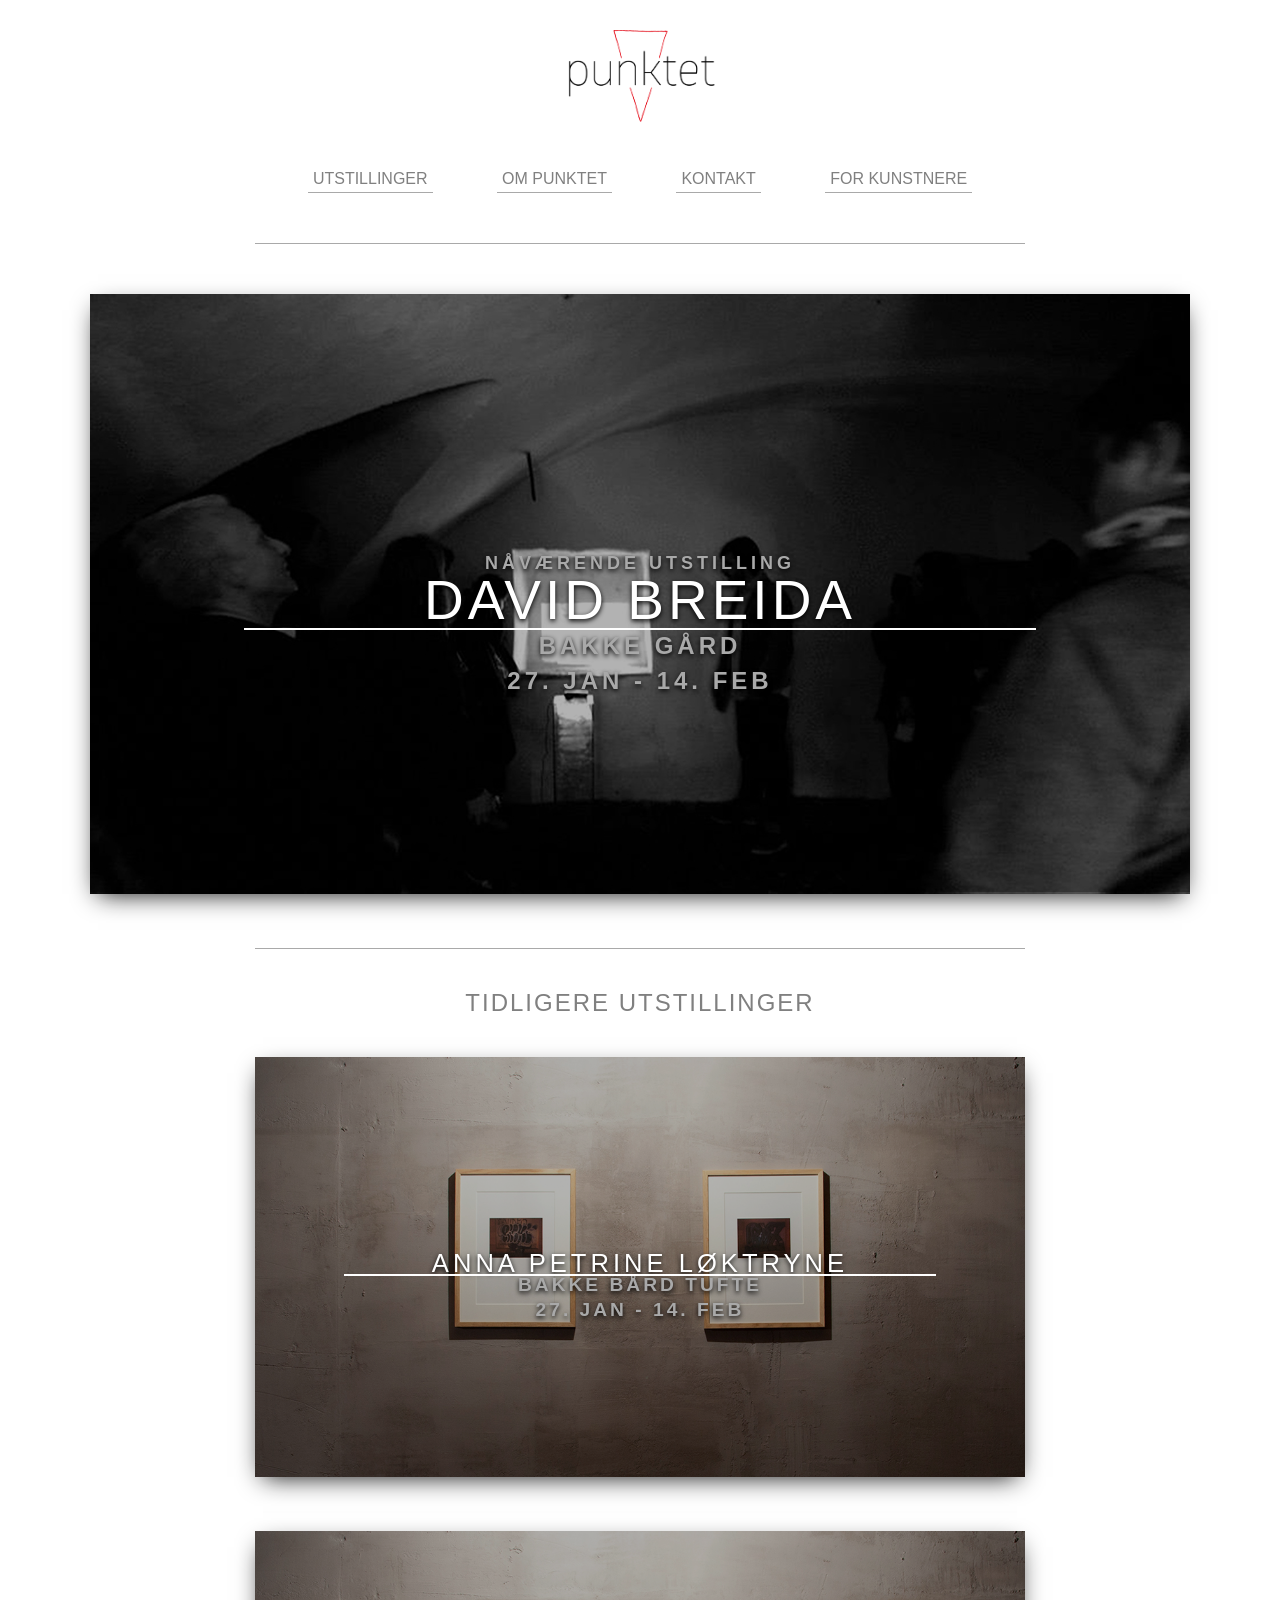
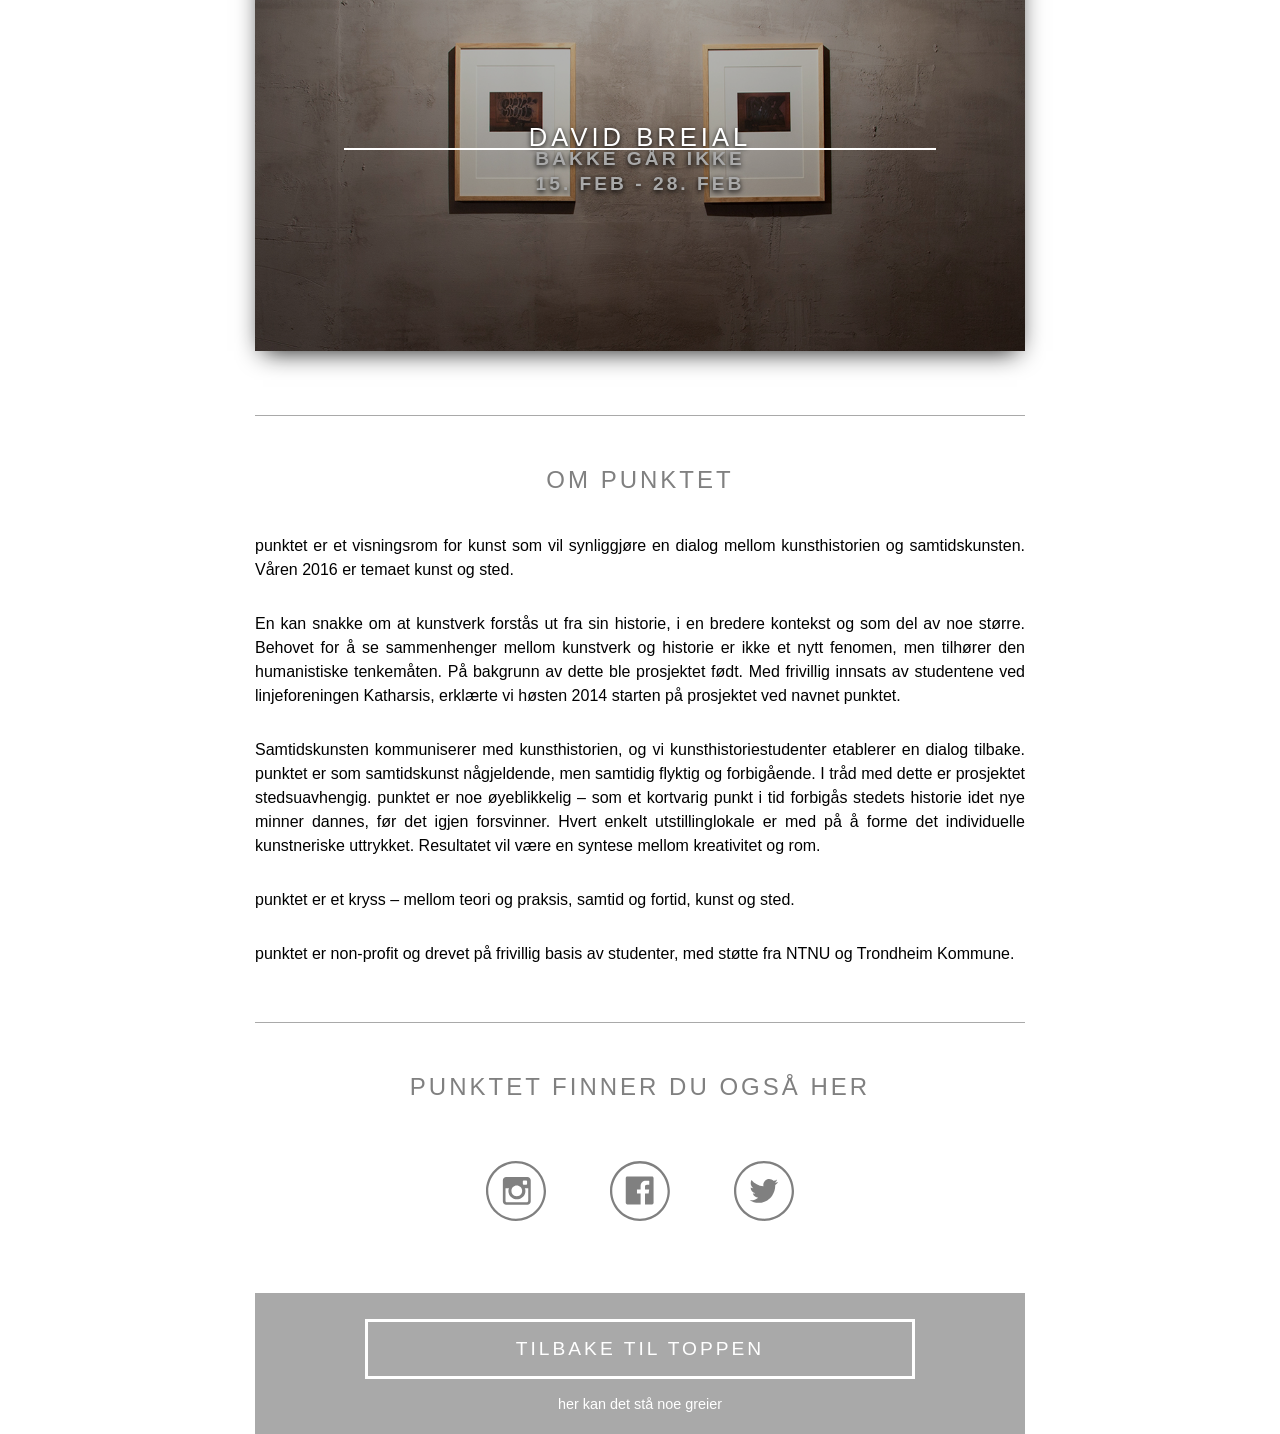
==== index.html @ eb9d7fbc "folder fix" ====
<!DOCTYPE html>
<html>
    <head>
        <meta charset="utf-8">
        <title>punktet visningsrom</title>
        <link rel="stylesheet" href="homepage.css">
    </head>
    <body class="container">
        
        <div class="header_container">
            <div class="logo_container">
                <a href="index.html">
                    <img src="assets/images/punktet%20300ppi.png">
                </a>
            </div>
            
            <nav class="navbar_homepage">
                <ul class="main_nav">
                    <li><a href="exhibitions.html">Utstillinger</a>
                        <ul>
                            <a href="#om_punktet"><li>Oh The Sisters<br>of Mercy</li></a>
                            <a href="#om_punktet"><li>Web Development</li></a>
                        </ul>
                    </li>
                    <li><a href="index.html#om_punktet">Om punktet</a></li>
                    <li><a href="exhibitions.html">Kontakt</a>
                        <ul id="dropdown_contact">
                            <a href="#om_punktet"><li>something</li></a>
                            <a href="#om_punktet"><li>Something else</li></a>
                            <a href="#om_punktet"><li>Illustrations</li></a>
                        </ul>
                    </li>
                    <li><a href="exhibitions.html">For kunstnere</a></li>
                </ul>
            </nav>
        </div>
        
        <div class=line></div>
        
        
        <a href="/for_artists.html">
            <div class="current_exhibit_homepage">
                <div class="wrapper">
                    <img src="assets/images/001.jpg">
                    <div class=overlay></div>
                    <div class="content">
                        <h2>NÅVÆRENDE UTSTILLING</h2>
                        <h1>DAVID BREIDA</h1>
                        <div class="line3"></div>
                        <h3>Bakke gård</h3>
                        <h3>27. jan - 14. feb</h3>
                    </div>
                </div>
            </div>
        </a>
        
        <div class="previous_exhibit_homepage">
            <h2>Tidligere utstillinger</h2>
            
            <a href="/for_artists.html">
                <div class="wrapper">
                    <img src="assets/images/002.jpg">
                    <div class=overlay></div>
                    <div class="content">
                        <h2>NÅVÆRENDE UTSTILLING</h2>
                        <h1>anna petrine løktryne</h1>
                        <div class="line3"></div>
                        <h3>Bakke Bård TUFTE</h3>
                        <h3>27. jan - 14. feb</h3>
                    </div>
                </div>
            </a>
            
            <a href="/for_artists.html">
            <div class="wrapper">
                <img src="assets/images/002.jpg">
                <div class=overlay></div>
                <div class="content">
                    <h2>NÅVÆRENDE UTSTILLING</h2>
                    <h1>DAVID BREIAL</h1>
                    <div class="line3"></div>
                    <h3>Bakke går ikke</h3>
                    <h3>15. feb - 28. feb</h3>
                </div>
            </div>
            </a>
        </div>
        
        
        <div class="blurb">
            <div class="wrapper">
                <h2><a name="om_punktet">om Punktet</a></h2>
                
                <p>punktet er et visningsrom for kunst som vil synliggjøre en dialog mellom kunsthistorien og samtidskunsten. Våren 2016 er temaet kunst og sted.</p>
                
                
                <p>En kan snakke om at kunstverk forstås ut fra sin historie, i en bredere kontekst og som del av noe større. Behovet for å se sammenhenger mellom kunstverk og historie er ikke et nytt fenomen, men tilhører den humanistiske tenkemåten. På bakgrunn av dette ble prosjektet født. Med frivillig innsats av studentene ved linjeforeningen Katharsis, erklærte vi høsten 2014 starten på prosjektet ved navnet punktet.</p>
                
                <p>Samtidskunsten kommuniserer med kunsthistorien, og vi          kunsthistoriestudenter etablerer en dialog tilbake. punktet er som samtidskunst någjeldende, men samtidig flyktig og forbigående. I tråd med dette er prosjektet stedsuavhengig. punktet er noe øyeblikkelig – som et kortvarig punkt i tid forbigås stedets historie idet nye minner dannes, før det igjen forsvinner. Hvert enkelt utstillinglokale er med på å forme det individuelle kunstneriske uttrykket. Resultatet vil være en syntese mellom kreativitet og rom.</p>
                
                <p>punktet er et kryss – mellom teori og praksis, samtid og fortid, kunst og sted.</p>
                
                <p>punktet er non-profit og drevet på frivillig basis av studenter, med                 støtte fra NTNU og Trondheim Kommune.</p>
            </div>
        </div>
        
        <div class="footer_container">
            <div class="wrapper">
                
                <h2>Punktet finner du også her</h2>
                
                
                <div class="social_media">
                    <svg version="1.1" class="instagram" xmlns="http://www.w3.org/2000/svg" xmlns:xlink="http://www.w3.org/1999/xlink" x="0px" y="0px"
                         width="128px" height="128px" viewBox="0 0 256 256" xml:space="preserve">
                        <g class="instagram1">
                            <path class="instagram2" fill="#2B5C84" d="M176.602,68.373H86.19c-7.775,0-14.262,6.16-14.262,13.936v90.738
                                                                       c0,7.775,6.487,13.936,14.262,13.936h90.412c7.788,0,14.266-6.16,14.266-13.936V82.309C190.55,74.533,184.39,68.373,176.602,68.373
                                                                       z M157.166,86.846c0-1.942,1.607-3.565,3.565-3.565h11.016c1.941,0,3.565,1.624,3.565,3.565v11.023
                                                                       c0,1.942-1.624,3.557-3.565,3.557h-11.016c-1.958,0-3.565-1.615-3.565-3.557V86.846z M131.236,104.991
                                                                       c12.639,0,23.001,10.052,23.001,22.683c0,12.639-10.362,22.69-23.001,22.69c-12.638,0-22.682-10.052-22.682-22.69
                                                                       C108.554,115.361,118.598,104.991,131.236,104.991z M179.519,172.076c0,1.941-1.611,3.565-3.57,3.565H86.843
                                                                       c-1.941,0-3.565-1.624-3.565-3.565v-55.744h14.907c-1.95,2.921-2.595,8.102-2.595,11.341c0,19.77,16.204,35.974,36.3,35.974
                                                                       c20.088,0,36.291-16.204,36.291-35.974c0-3.239-0.334-8.42-2.912-11.341h14.902v55.744H179.519z"/>
                            <path class="instagram2" fill="#2B5C84" d="M127.989,256C57.348,256-0.002,198.642-0.002,128S57.348,0,127.989,0c70.646,0,128.013,57.358,128.013,128
                                                                       S198.635,256,127.989,256z M127.989,9.726C62.855,9.726,9.715,62.866,9.715,128s53.14,118.283,118.274,118.283
                                                                       c65.139,0,118.287-53.149,118.287-118.283S193.128,9.726,127.989,9.726z"/>
                        </g>
                        <a xmlns="http://www.w3.org/2000/svg" id="anchor" xlink:href="http://www.instagram.com/punktet" xmlns:xlink="http://www.instagram.com" target="_blank" >
                            <rect x="0" y="0" width="100%" height="100%" fill-opacity="0"/>
                        </a>
                    </svg>
                    
                    <svg version="1.1" class="facebook" xmlns="http://www.w3.org/2000/svg" xmlns:xlink="http://www.w3.org/1999/xlink" x="0px" y="0px"
                         width="128px" height="128px" viewBox="0 0 256 256" xml:space="preserve">
                        <g id="Facebook_6_">
                            <path class="facebook2" fill="#44629C" d="M127.689,255.933c-70.502,0-127.74-57.242-127.74-127.74S57.187,0.452,127.689,0.452
                                                                      s127.736,57.242,127.736,127.74S198.191,255.933,127.689,255.933z M127.689,10.158C62.687,10.158,9.65,63.19,9.65,128.192
                                                                      s53.037,118.043,118.039,118.043c65.006,0,118.039-53.041,118.039-118.043S192.695,10.158,127.689,10.158z"/>
                            <path class="facebook2" fill="#44629C" d="M186.222,178.644c0,3.559-2.915,6.465-6.474,6.465H149.36v-45.924h15.52l2.264-17.783
                                                                      H149.36v-11.318c0-5.179,1.286-8.729,8.721-8.729h9.389V85.184c-1.621-0.326-7.117-0.651-13.916-0.651
                                                                      c-13.582,0-22.954,8.411-22.954,23.613v13.256h-15.523v17.783H130.6v45.924H73.68c-3.555,0-6.465-2.906-6.465-6.465V72.888
                                                                      c0-3.55,2.911-6.465,6.465-6.465h105.751c3.559,0,6.465,2.915,6.465,6.465v105.755H186.222z"/>
                        </g>
                        <a xmlns="http://www.w3.org/2000/svg" id="anchor" xlink:href="http://www.facebook.com/punktetvisningsrom" xmlns:xlink="http://www.facebook.com " target="_blank" >
                            <rect x="0" y="0" width="100%" height="100%" fill-opacity="0"/>
                        </a>
                    </svg>
                    
                    <svg version="1.1" class="twitter" xmlns="http://www.w3.org/2000/svg" xmlns:xlink="http://www.w3.org/1999/xlink" x="0px" y="0px"
                         width="128px" height="128px" viewBox="0 0 256 256" xml:space="preserve">
                        <g class="twitter1">
                            <path class="twitter2" fill="#2FA8DF" d="M184.054,78.644c-4.854,2.917-10.044,5.183-15.869,6.152
                                                                     c-4.536-4.856-11.015-8.091-18.146-8.091c-13.609,0-24.958,11.327-24.958,25.571c0,1.939,0.318,3.879,0.652,5.818
                                                                     c-20.744-0.97-38.89-11.327-51.21-26.532c-2.26,3.879-3.23,8.092-3.23,12.94c0,8.744,4.536,16.509,11.015,21.366
                                                                     c-4.219,0-7.784-1.296-11.35-3.235v0.318c0,12.296,8.437,22.653,20.096,24.919c-1.942,0.651-4.21,0.978-6.478,0.978
                                                                     c-1.624,0-3.239,0-4.545-0.326c3.248,10.031,12.32,17.479,23.335,17.797c-8.42,6.797-19.117,11.009-30.784,11.009
                                                                     c-1.942,0-3.884,0-5.826-0.325c11.015,7.122,23.971,11.326,38.233,11.326c45.685,0,70.962-38.837,70.962-72.5
                                                                     c0-0.969,0-2.265,0-3.234c4.871-3.561,9.072-8.092,12.32-13.266c-4.537,1.939-9.392,3.561-14.263,3.887
                                                                     C178.229,89.327,182.112,84.47,184.054,78.644z"/>
                            <path class="twitter2" fill="#2FA8DF" d="M127.993,255.676C57.349,255.676,0,198.39,0,127.838S57.349,0,127.993,0C198.634,0,256,57.286,256,127.838
                                                                     S198.634,255.676,127.993,255.676z M127.993,9.713C62.857,9.713,9.717,62.787,9.717,127.838
                                                                     c0,65.052,53.14,118.132,118.276,118.132c65.133,0,118.281-53.08,118.281-118.132C246.274,62.787,193.126,9.713,127.993,9.713z"/>
                        </g>
                        <a xmlns="http://www.w3.org/2000/svg" id="anchor" xlink:href="http://www.twitter.com/punktetkunstrom" xmlns:xlink="http://www.twitter.com" target="_blank" >
                            <rect x="0" y="0" width="100%" height="100%" fill-opacity="0"/>
                        </a>
                    </svg>
                </div>
                
                <div class="line"></div>
                
                <a HREF="#top">
                    <h2>Tilbake til toppen</h2>
                </a>
                <p>her kan det stå noe greier</p>
                
                
                
                

            
            
            </div>
            
        </div>
        
        
    </body>
</html>
---- homepage.css ----
body {
    font-family: Open Sans, sans-serif;
}

.container{
	margin-left: auto;
    margin-right: auto;
    padding-left: 15px;
    padding-right: 15px;
    width: 1100px;
}

@media (min-width: 1150px) {
    .container{
	   width: 1100px;
    }
}

@media (min-width: 768px) and (max-width: 1150px) {
    .container{
        width: calc(100% - 30px);
    }
}

@media (max-width: 768px) {
    .container {
    	width: calc(100% - 10px);
    	padding-left: 5px;
    	padding-right: 5px;
    }
}

p {
    line-height: 1.5em
}




/* Logo i header */

.logo_container {
    margin-top: 30px;
    margin-left: auto;
    margin-right: auto;
    text-align: center;
}

.logo_container >a >img {
    width: 150px;
}




/* Nav bar */

.navbar_homepage {
    width: 100%;
    margin: 40px 0px 30px 0px;
    
}

ul.main_nav {
    margin: 0;
    padding: 0;
    list-style: none;
    text-align: center;
    
}

.navbar_homepage li {
    text-transform: uppercase;
    margin: 0px 30px;
    padding: 4px 0px 4px 0px;
    display: inline-block;
    border-bottom: 1px solid darkgray;
    position: relative;
}

.navbar_homepage li >a {
    padding: 10px 5px 10px 5px;
    text-decoration: none;
    color: gray;
}

.navbar_homepage li >a:hover {
    color: #e61212;
    padding-bottom: 4px;
    border-bottom: 2px solid #e61212;
}

.navbar_homepage li >a:active {
    color: #a70a0a;
    padding-bottom: 4px;
    border-bottom: 2px solid #a70a0a;
}

.navbar_homepage ul li ul {
    position: absolute;
    text-align: center;
    top: 32px;
    left: -65px;
    width: 242px;
    display: none;
    opacity: 0;
    visibility: hidden;
    transition: visibility 0.3s ease-in;
}

ul #dropdown_contact {
    left: -80px;
}

.navbar_homepage ul li ul li { 
    background: #efefef; 
    display: block;
    left: -30px;
    width: 200px;
    padding: 25px 20px 25px 20px;
    border-bottom: 2px solid #e3e3e3;
    color: gray;
}

.navbar_homepage ul li ul >a {
    text-decoration: none;
    color: darkgray;
}

.navbar_homepage ul li ul li:hover { 
    background: white;
    color: #e61212;
    transition: 0.2s ease-in;
}

.navbar_homepage ul li ul li:active { 
    background: white;
    color: #a70a0a;
}

.navbar_homepage ul li:hover ul {
    z-index: 1;
    display: block;
    opacity: 1;
    visibility: visible;
    padding: 0;
    background-color: #efefef;
    box-shadow: 0px 3px 18px -3px rgba(0,0,0,0.3);
}



/* linje */

@media (min-width: 1150px) {
    .line{
        width: 70%;
        margin-left: 15%;
    }
}

@media (min-width: 768px) and (max-width: 1150px) {
    .line {
        width: 80%;
        margin-left: 10%;
    }
}

@media (max-width: 768px) {
    .line {
    	width: 90%;
        margin-left: 5%;
    }
}

@media (max-width: 768px) {
    .footer_container >.wrapper >.line {
        width: 100%;
        margin-left: auto;
        text-align: center;
        overflow: none;
    }
}

.line {
    margin-top: 50px;
    margin-bottom: 50px;
    border-bottom: 1px solid darkgray;
}

.footer_container >.wrapper >.line {
    position: absolute;
    margin-bottom: 0px;
    border-top: 140px solid darkgray;
    margin-top: 0px;
    bottom: -6%;
}

.line3 {
    margin-top: 6px;
    margin-bottom: -15px;
    border-bottom: 2px solid white;
    text-align: center;
    position: absolute;
    left: 10%;
    right:10%;
}




/* Wrapper generell */

.wrapper {
    position: relative;
    height: auto;
}

.wrapper >img {
    width: 100%;
    box-shadow: 0px 8px 24px -8px rgba(0,0,0,0.95);
}




/* Content generell */


.content {
    position: absolute;
    bottom: 25%;
    left:0%;
    right:0%;
    color: white;
    margin: 5%;
    padding-right: 20px;
    padding-left: 20px;
    text-align: center;
    text-shadow: 0px 2px 5px black;
    text-transform: uppercase;
}

.content >h1 {
    font-weight: 300;
    font-size: 55px;
    margin: 0px 0px -10px 0px;
    text-decoration: underlin;
    letter-spacing: 4px;    
}

.content >h2 {
    color: darkgrey;
    font-size: 18px;
    letter-spacing: 4px;
    margin-bottom: -6px;
    margin-top: 0px;
}

.content >h3 {
    color: darkgrey;
    font-size: 24px;
    margin: 10px 0px -3px 0px;
    text-transform: uppercase;
    letter-spacing: 4px;
}

.overlay {
    position: absolute;
    top: 0;
    height: 99%;
    width: 100%;
    background-color: rgba(0,0,0,0.3);
    transition: 0.5s ease-in;
    
}

.wrapper:hover .overlay {
    background-color: rgba(0,0,0,0.6);
    transition: 0.3s ease-in;
    
}


/* Previous exhibit */

@media (min-width: 1150px) {
    .previous_exhibit_homepage{
        width: 70%;
        margin-left: 15%;
    }
}

@media (min-width: 768px) and (max-width: 1150px) {
    .previous_exhibit_homepage {
        font-size: 1.2em;
        width: 80%;
        margin-left: 10%;
    }
}

@media (max-width: 768px) {
    .previous_exhibit_homepage {
        font-size: 1.2em;
    	width: 90%;
        margin-left: 5%;
    }
}

@media (max-width: 768px) {
    .content {
        font-size: 0.8em;
    }
}

.previous_exhibit_homepage {
    margin-top: 50px;
    border-top: 1px solid darkgray;
    
}

.previous_exhibit_homepage >a >.wrapper {
    margin-bottom: 50px;
    
    
}


.previous_exhibit_homepage >a >.wrapper >.content {
    margin-left: 2%;
    margin-right: 2%;
    bottom: 35%;
}

.previous_exhibit_homepage >h2 {
    margin: 40px 0px 40px 0px;
    text-align: center;
    text-transform: uppercase;
    color: gray;
    letter-spacing: 2px;
    font-weight: 400;    
}

.previous_exhibit_homepage  >a >.wrapper >.content {
    margin-bottom: 15px;
}

.previous_exhibit_homepage >a >.wrapper >.content >h1 {
    font-weight: 500;
    font-size: 1.6em;    
}

.previous_exhibit_homepage >a >.wrapper >.content >h2 {
    display: none;
}

.previous_exhibit_homepage >a >.wrapper >.content >h3 {
    font-size: 1.2em;
    margin-top: 6px;
    letter-spacing: 3px    
}




/* Blurb */

@media (min-width: 1150px) {
    .blurb{
        width: 70%;
        margin-left: 15%;
    }
}

@media (min-width: 768px) and (max-width: 1150px) {
    .blurb {
        font-size: 1.2em;
        width: 80%;
        margin-left: 10%;
    }
}

@media (max-width: 768px) {
    .blurb {
        font-size: 1.4em;
    	width: 90%;
        margin-left: 5%;
    }
}


.blurb >.wrapper {
    padding-top: 30px;
    padding-bottom: 40px;
    margin-top: 60px;
    border-top: 1px solid darkgray;
    border-bottom: 1px solid darkgray;
}

.blurb >.wrapper >h2{
    text-transform: uppercase;
    font-weight: 400;
    color: gray;
    letter-spacing: 3px;
    text-align: center;
    margin-bottom: 40px;
}

.blurb >.wrapper >p{
    text-align: justify;
    margin-top: 30px;
}




/* social media buttons */


.social_media {
    margin-top: 20px;
    padding-top: 40px;
    padding-bottom: 40px;
    text-align: center;
}

.twitter {
    width: 60px;
    height: 60px;
    margin-left: 60px;
}

.twitter2 {
    fill: gray;
}

.twitter:hover .twitter2 {
    transition: fill 0.5s;
    fill: #2FA8DF;
    
}

.facebook {
    width: 60px;
    height: 60px;
}
.facebook2 {
    fill: gray;
}

.facebook:hover .facebook2 {
    transition: fill 0.5s;
    fill: #44629C;
    
}

.instagram {
    width: 60px;
    height: 60px;
    margin-right: 60px;
}

.instagram2 {
    fill: gray;
}

.instagram:hover .instagram2 {
    transition: fill 0.5s;
    fill: #2B5C84;
}


/* footer */

@media (max-width: 768px) {
    .footer_container >.wrapper >a h2 {
        font-size: 1.4em;
    }
}

.footer_container >.wrapper {
    height: 340px;
    
}

.footer_container >.wrapper >h2 {
    text-transform: uppercase;
    font-weight: 400;
    color: gray;
    letter-spacing: 3px;
    text-align: center;
    margin-top: 50px;
    margin-bottom: 20px;
}

.footer_container >.wrapper >a {
    bottom: 10%;
    left: 25%;
    right: 25%;
    color: white;
    position: absolute;
    text-align: center;
    text-decoration: none;
    border: 3px solid white;
    color: white;
    font-size: 0.8em;
}

.footer_container >.wrapper >a >h2 {
    text-transform: uppercase;
    letter-spacing: 3px;
    font-weight: 400;
}

.footer_container >.wrapper >a:hover {
    color: black;
    border: 3px solid black;
}

.footer_container >.wrapper >p {
    bottom: -5%;
    left: 15%;
    right: 15%;
    color: white;
    position: absolute;
    text-align: center;
    text-decoration: none;
    color: white;
    font-size: 0.9em;
}
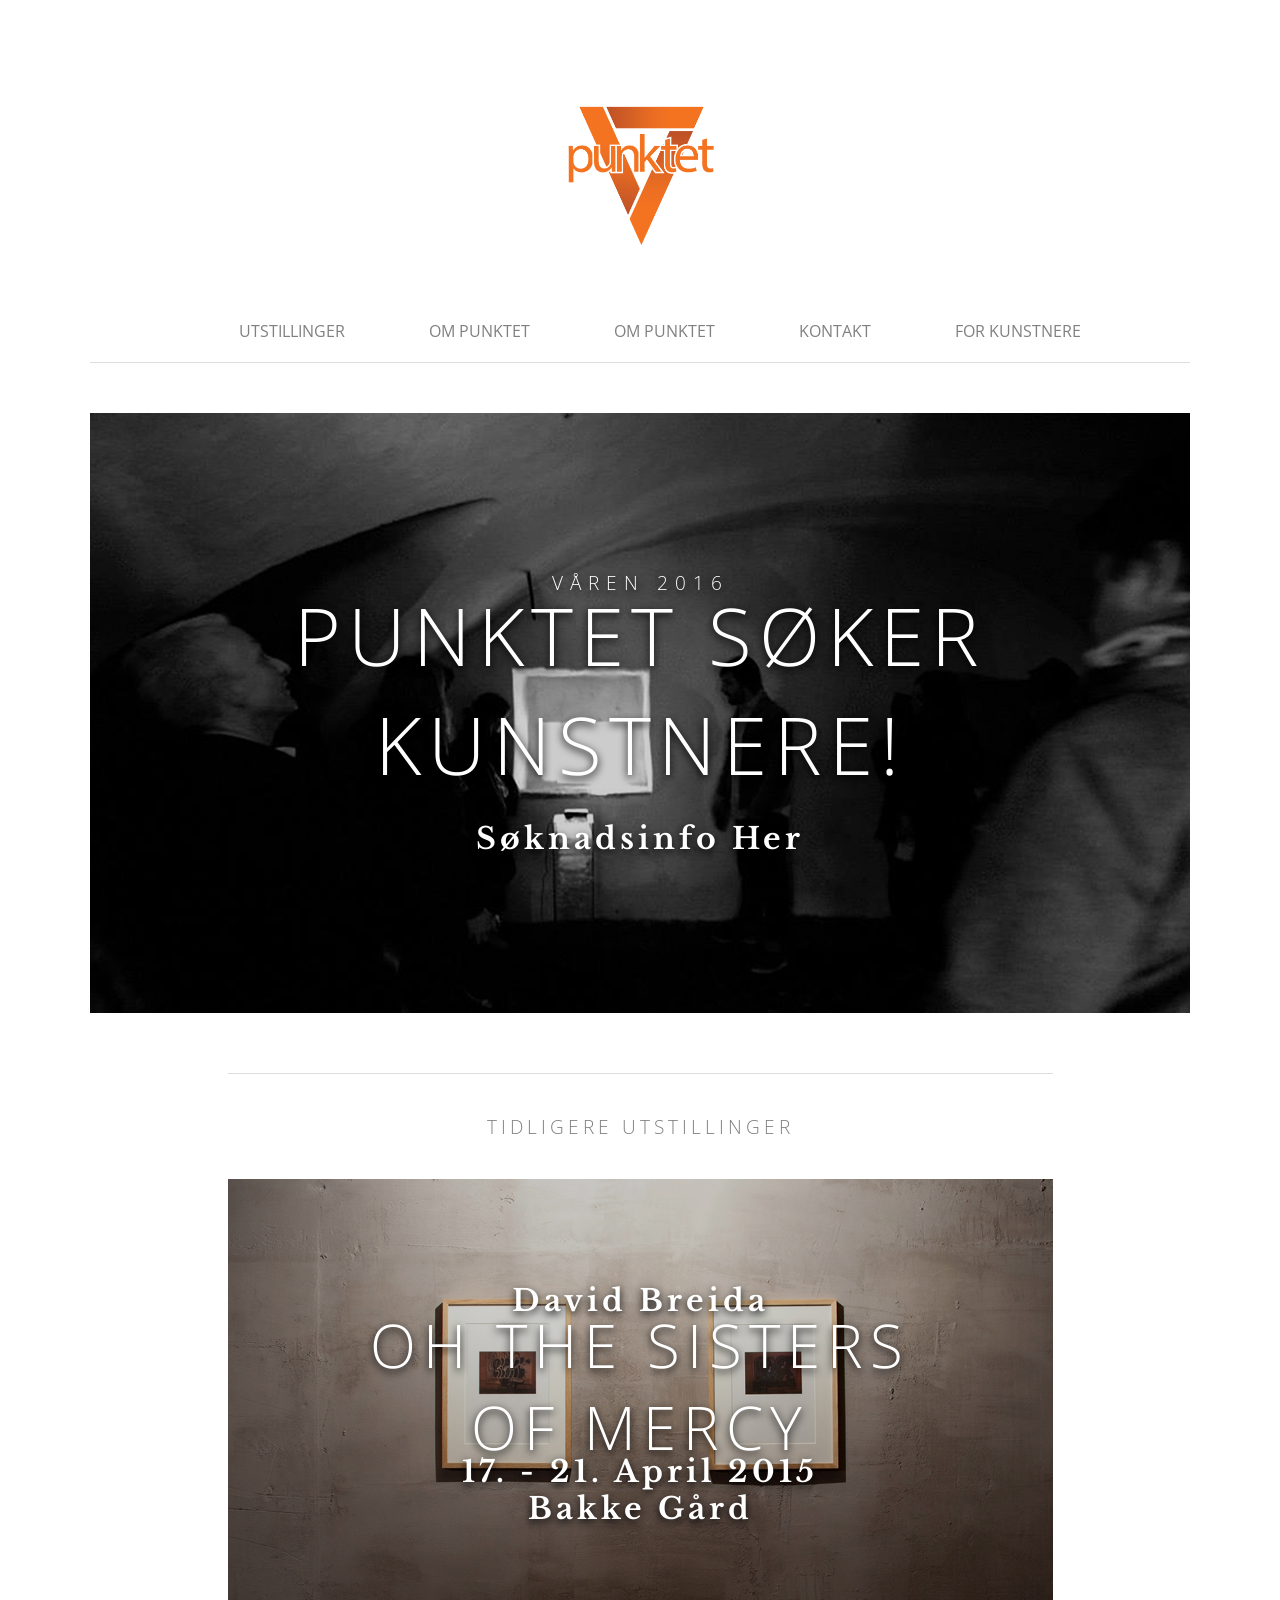
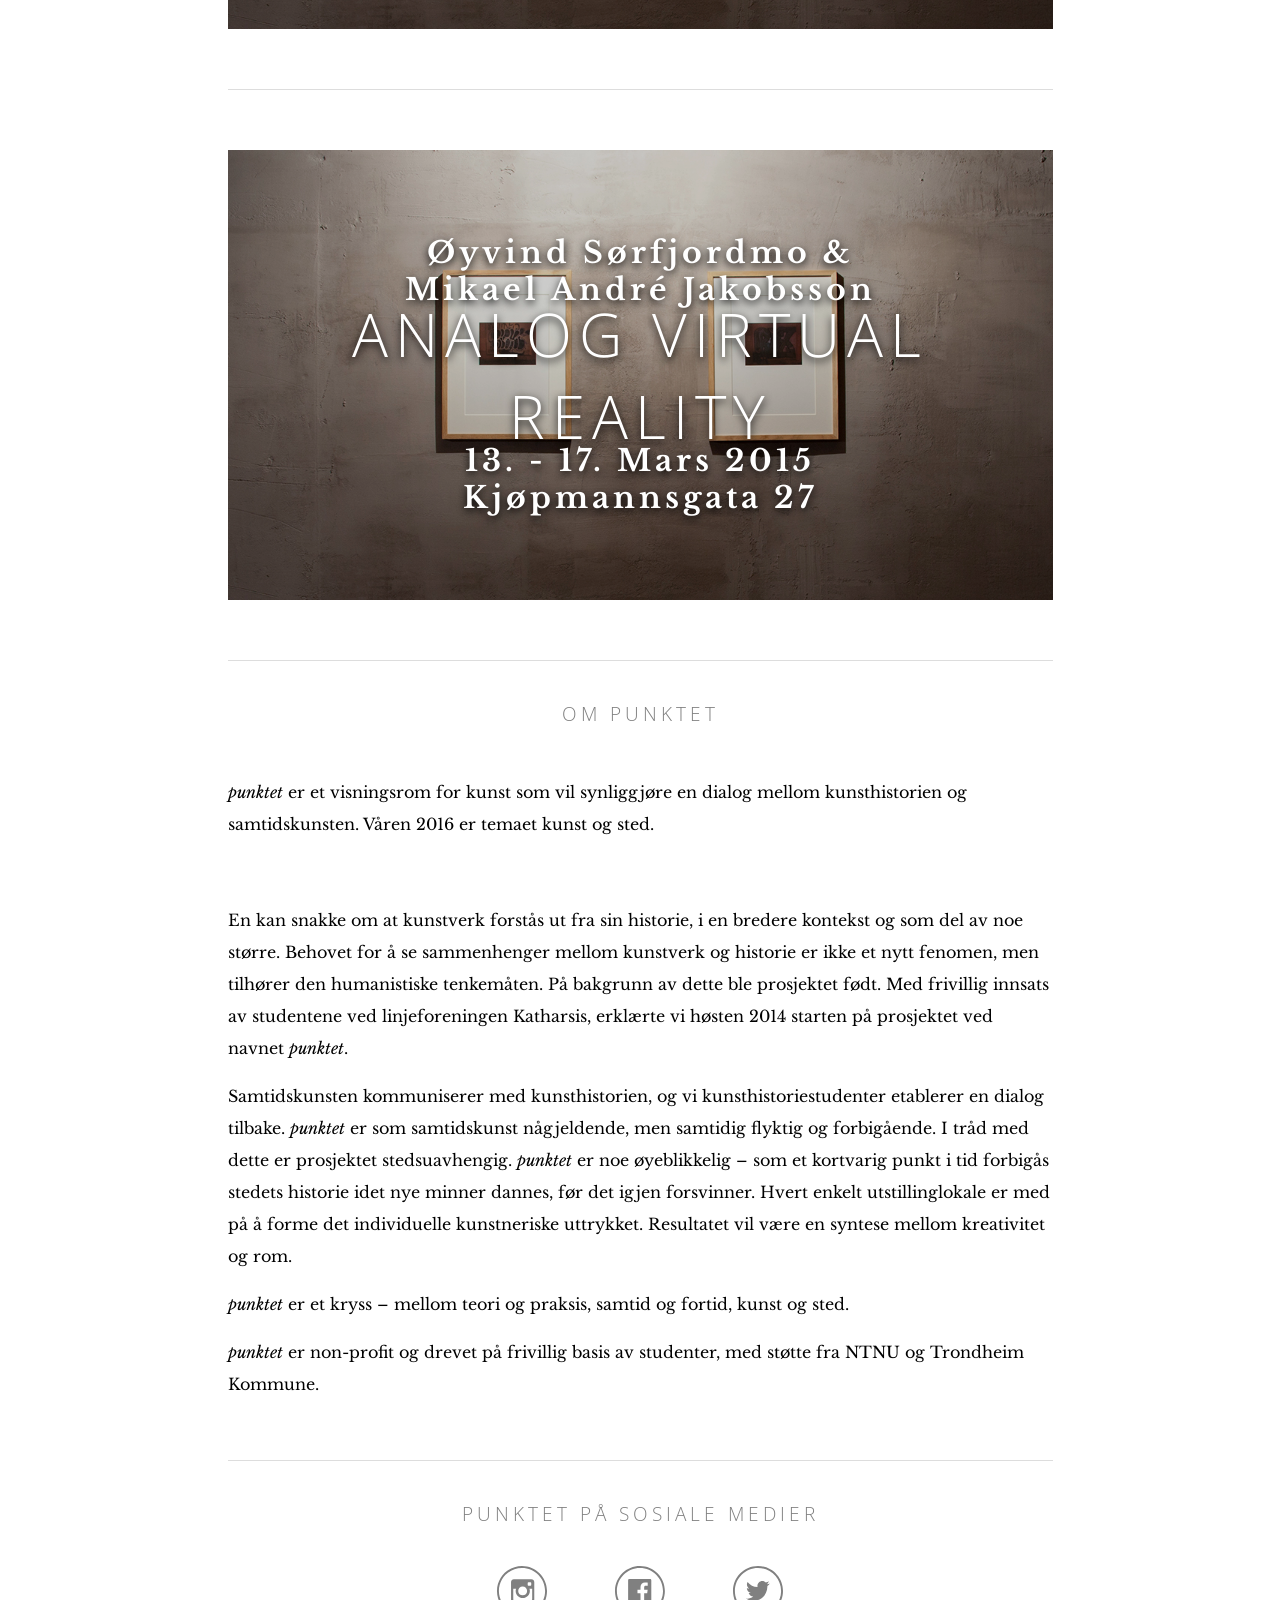
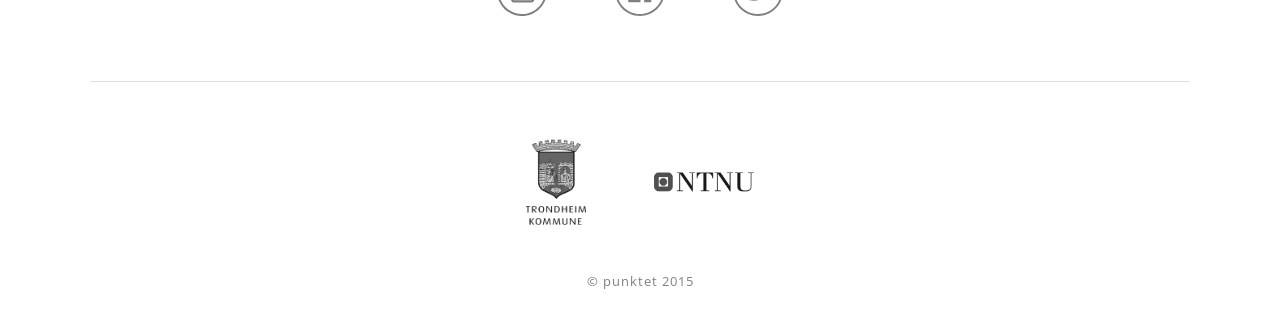
==== commit 2c3bf942: "endra en bøtte med ting" ====
--- a/index.html
+++ b/index.html
@@ -1,190 +1,230 @@
 <!DOCTYPE html>
 <html>
     <head>
+        <link href='https://fonts.googleapis.com/css?family=Open+Sans:400,300,600,700,800|Gentium+Book+Basic:400,700|Libre+Baskerville:400,700' rel='stylesheet' type='text/css'>
         <meta charset="utf-8">
         <title>punktet visningsrom</title>
-        <link rel="stylesheet" href="homepage.css">
+        <link rel="stylesheet" href="header.css">
+        <link rel="stylesheet" href="footer.css">
+        <link rel="stylesheet" href="ny-side.css">
     </head>
-    <body class="container">
+
+    <body>
         
-        <div class="header_container">
-            <div class="logo_container">
-                <a href="index.html">
-                    <img src="assets/images/punktet%20300ppi.png">
-                </a>
-            </div>
-            
-            <nav class="navbar_homepage">
-                <ul class="main_nav">
-                    <li><a href="exhibitions.html">Utstillinger</a>
-                        <ul>
-                            <a href="#om_punktet"><li>Oh The Sisters<br>of Mercy</li></a>
-                            <a href="#om_punktet"><li>Web Development</li></a>
+        <div class="container">
+            <div class="header-wrapper wrapper">
+                <header class="main-header">
+                    <div class="branding">
+                        <a class="logo" href="index.html">
+                            <img class="logo-reg" alt="punktet" src="assets/logo/punktetlogo-1-13.png">
+                        </a>
+                    </div>
+                    <nav class="navigation">
+                        <ul class="nav-tier1">
+                            <li><a href="exhibitions.html">Utstillinger</a>
+                                <ul>
+                                    <a href="oh-the-sisters-of-mercy.html"><li>Oh The Sisters of Mercy</li></a>
+                                    <a href="analog-virtual-reality.html"><li>analog virtual reality</li></a>
+                                </ul>
+                            </li>
+                            <li><a href="index.html#om-punktet">Om punktet</a></li>
+                            <li><a href="index.html#om-punktet">Om punktet</a></li>
+                            <li><a href="exhibitions.html">Kontakt</a>
+                                <ul>
+                                    <a href="#om-punktet"><li>something</li></a>
+                                    <a href="#om-punktet"><li>Something else</li></a>
+                                    <a href="#om-punktet"><li>Illustrations</li></a>
+                                </ul>
+                            </li>
+                            <li><a href="for-artists.html">For kunstnere</a></li>
                         </ul>
-                    </li>
-                    <li><a href="index.html#om_punktet">Om punktet</a></li>
-                    <li><a href="exhibitions.html">Kontakt</a>
-                        <ul id="dropdown_contact">
-                            <a href="#om_punktet"><li>something</li></a>
-                            <a href="#om_punktet"><li>Something else</li></a>
-                            <a href="#om_punktet"><li>Illustrations</li></a>
-                        </ul>
-                    </li>
-                    <li><a href="exhibitions.html">For kunstnere</a></li>
-                </ul>
-            </nav>
+                    </nav>
+
+                </header>
+                
+                <header class="phone-header">
+                
+                    
+                    
+                    
+                </header>
+            </div>
+
+
+            <div class="main-content-wrapper wrapper">
+                    <div class="current-exhibit">
+                        <a class="link-styling" href="/for-artists.html">
+                            <div class="current-img">
+                                <img src="assets/images/001.jpg">
+                                <div class=overlay></div>
+                                <div class="content">
+                                    <h3 class="img-text">Våren 2016</h3>
+                                    <h1 class="img-text">punktet søker kunstnere!</h1>
+                                    <h2 class="img-text"><br></h2>
+                                    <h2 class="img-text">Søknadsinfo her</h2>
+                                </div>
+                            </div>
+                        </a>
+                    </div>
+            </div>
+            
+            
+            <div class="secondary-content-wrapper wrapper">
+                
+                
+                <div class="spacer"></div>
+                
+                <h3>Tidligere utstillinger</h3>
+                
+                <div class="previous-exhibit">
+                        <a  href="oh-the-sisters-of-mercy.html">
+                            <div class="current-img">
+                                <img src="assets/images/002.jpg">
+                                <div class=overlay></div>
+                                <div class="content">
+                                    <h2>David Breida</h2>
+                                    <h1>oh the sisters<br> of mercy</h1>
+                                    <h2>17. - 21. april 2015</h2>
+                                    <h2>Bakke gård</h2>
+                                </div>
+                            </div>
+                        </a>
+                </div>
+                
+                <div class="spacer"></div>
+                
+                <div class="previous-exhibit">
+                        <a  href="analog-virtual-reality.html">
+                            <div class="current-img">
+                                <img src="assets/images/002.jpg">
+                                <div class=overlay></div>
+                                <div class="content">
+                                    <h2>Øyvind Sørfjordmo &</h2>
+                                    <h2>Mikael André Jakobsson</h2>
+                                    <h1>Analog Virtual Reality</h1>
+                                    <h2>13. - 17. mars 2015</h2>
+                                    <h2>Kjøpmannsgata 27</h2>
+                                </div>
+                            </div>
+                        </a>
+                </div>
+                
+                <div class="spacer"></div>
+                
+                <h3><a name="om-punktet">om Punktet</a></h3>
+                
+                
+                <div class="about">
+                    <div class="text-box">
+
+                        <p><em>punktet</em> er et visningsrom for kunst som vil synliggjøre en dialog mellom kunsthistorien og samtidskunsten. Våren 2016 er temaet kunst og sted.</p><br>
+
+
+                        <p>En kan snakke om at kunstverk forstås ut fra sin historie, i en bredere kontekst og som del av noe større. Behovet for å se sammenhenger mellom kunstverk og historie er ikke et nytt fenomen, men tilhører den humanistiske tenkemåten. På bakgrunn av dette ble prosjektet født. Med frivillig innsats av studentene ved linjeforeningen Katharsis, erklærte vi høsten 2014 starten på prosjektet ved navnet <em>punktet</em>.</p>
+
+                        <p>Samtidskunsten kommuniserer med kunsthistorien, og vi kunsthistoriestudenter etablerer en dialog tilbake. <em>punktet</em> er som samtidskunst någjeldende, men samtidig flyktig og forbigående. I tråd med dette er prosjektet stedsuavhengig. <em>punktet</em> er noe øyeblikkelig – som et kortvarig punkt i tid forbigås stedets historie idet nye minner dannes, før det igjen forsvinner. Hvert enkelt utstillinglokale er med på å forme det individuelle kunstneriske uttrykket. Resultatet vil være en syntese mellom kreativitet og rom.</p>
+
+                        <p><em>punktet</em> er et kryss – mellom teori og praksis, samtid og fortid, kunst og sted.</p>
+
+                        <p><em>punktet</em> er non-profit og drevet på frivillig basis av studenter, med støtte fra NTNU og Trondheim Kommune.</p>
+                    </div>
+                </div>
+                
+                <div class="spacer"></div>
+                
+                
+            </div>
+            
+            
+                
+            <div class="footer-wrapper wrapper">
+                
+                <div class="socal-media">
+                
+                <h3>punktet på sosiale medier</h3>
+                    
+                    <div class="social-media-buttons">
+                        <svg version="1.1" class="instagram" xmlns="http://www.w3.org/2000/svg" xmlns:xlink="http://www.w3.org/1999/xlink" x="0px" y="0px"
+                             width="128px" height="128px" viewBox="0 0 256 256" xml:space="preserve">
+                            <g class="instagram1">
+                                <path class="instagram2" fill="#2B5C84" d="M176.602,68.373H86.19c-7.775,0-14.262,6.16-14.262,13.936v90.738
+                                                                           c0,7.775,6.487,13.936,14.262,13.936h90.412c7.788,0,14.266-6.16,14.266-13.936V82.309C190.55,74.533,184.39,68.373,176.602,68.373
+                                                                           z M157.166,86.846c0-1.942,1.607-3.565,3.565-3.565h11.016c1.941,0,3.565,1.624,3.565,3.565v11.023
+                                                                           c0,1.942-1.624,3.557-3.565,3.557h-11.016c-1.958,0-3.565-1.615-3.565-3.557V86.846z M131.236,104.991
+                                                                           c12.639,0,23.001,10.052,23.001,22.683c0,12.639-10.362,22.69-23.001,22.69c-12.638,0-22.682-10.052-22.682-22.69
+                                                                           C108.554,115.361,118.598,104.991,131.236,104.991z M179.519,172.076c0,1.941-1.611,3.565-3.57,3.565H86.843
+                                                                           c-1.941,0-3.565-1.624-3.565-3.565v-55.744h14.907c-1.95,2.921-2.595,8.102-2.595,11.341c0,19.77,16.204,35.974,36.3,35.974
+                                                                           c20.088,0,36.291-16.204,36.291-35.974c0-3.239-0.334-8.42-2.912-11.341h14.902v55.744H179.519z"/>
+                                <path class="instagram2" fill="#2B5C84" d="M127.989,256C57.348,256-0.002,198.642-0.002,128S57.348,0,127.989,0c70.646,0,128.013,57.358,128.013,128
+                                                                           S198.635,256,127.989,256z M127.989,9.726C62.855,9.726,9.715,62.866,9.715,128s53.14,118.283,118.274,118.283
+                                                                           c65.139,0,118.287-53.149,118.287-118.283S193.128,9.726,127.989,9.726z"/>
+                            </g>
+                            <a xmlns="http://www.w3.org/2000/svg" id="anchor" xlink:href="http://www.instagram.com/punktet" xmlns:xlink="http://www.instagram.com" target="_blank" >
+                                <rect x="0" y="0" width="100%" height="100%" fill-opacity="0"/>
+                            </a>
+                        </svg>
+
+                        <svg version="1.1" class="facebook" xmlns="http://www.w3.org/2000/svg" xmlns:xlink="http://www.w3.org/1999/xlink" x="0px" y="0px"
+                             width="128px" height="128px" viewBox="0 0 256 256" xml:space="preserve">
+                            <g id="Facebook_6_">
+                                <path class="facebook2" fill="#44629C" d="M127.689,255.933c-70.502,0-127.74-57.242-127.74-127.74S57.187,0.452,127.689,0.452
+                                                                          s127.736,57.242,127.736,127.74S198.191,255.933,127.689,255.933z M127.689,10.158C62.687,10.158,9.65,63.19,9.65,128.192
+                                                                          s53.037,118.043,118.039,118.043c65.006,0,118.039-53.041,118.039-118.043S192.695,10.158,127.689,10.158z"/>
+                                <path class="facebook2" fill="#44629C" d="M186.222,178.644c0,3.559-2.915,6.465-6.474,6.465H149.36v-45.924h15.52l2.264-17.783
+                                                                          H149.36v-11.318c0-5.179,1.286-8.729,8.721-8.729h9.389V85.184c-1.621-0.326-7.117-0.651-13.916-0.651
+                                                                          c-13.582,0-22.954,8.411-22.954,23.613v13.256h-15.523v17.783H130.6v45.924H73.68c-3.555,0-6.465-2.906-6.465-6.465V72.888
+                                                                          c0-3.55,2.911-6.465,6.465-6.465h105.751c3.559,0,6.465,2.915,6.465,6.465v105.755H186.222z"/>
+                            </g>
+                            <a xmlns="http://www.w3.org/2000/svg" id="anchor" xlink:href="http://www.facebook.com/punktetvisningsrom" xmlns:xlink="http://www.facebook.com " target="_blank" >
+                                <rect x="0" y="0" width="100%" height="100%" fill-opacity="0"/>
+                            </a>
+                        </svg>
+
+                        <svg version="1.1" class="twitter" xmlns="http://www.w3.org/2000/svg" xmlns:xlink="http://www.w3.org/1999/xlink" x="0px" y="0px"
+                             width="128px" height="128px" viewBox="0 0 256 256" xml:space="preserve">
+                            <g class="twitter1">
+                                <path class="twitter2" fill="#2FA8DF" d="M184.054,78.644c-4.854,2.917-10.044,5.183-15.869,6.152
+                                                                         c-4.536-4.856-11.015-8.091-18.146-8.091c-13.609,0-24.958,11.327-24.958,25.571c0,1.939,0.318,3.879,0.652,5.818
+                                                                         c-20.744-0.97-38.89-11.327-51.21-26.532c-2.26,3.879-3.23,8.092-3.23,12.94c0,8.744,4.536,16.509,11.015,21.366
+                                                                         c-4.219,0-7.784-1.296-11.35-3.235v0.318c0,12.296,8.437,22.653,20.096,24.919c-1.942,0.651-4.21,0.978-6.478,0.978
+                                                                         c-1.624,0-3.239,0-4.545-0.326c3.248,10.031,12.32,17.479,23.335,17.797c-8.42,6.797-19.117,11.009-30.784,11.009
+                                                                         c-1.942,0-3.884,0-5.826-0.325c11.015,7.122,23.971,11.326,38.233,11.326c45.685,0,70.962-38.837,70.962-72.5
+                                                                         c0-0.969,0-2.265,0-3.234c4.871-3.561,9.072-8.092,12.32-13.266c-4.537,1.939-9.392,3.561-14.263,3.887
+                                                                         C178.229,89.327,182.112,84.47,184.054,78.644z"/>
+                                <path class="twitter2" fill="#2FA8DF" d="M127.993,255.676C57.349,255.676,0,198.39,0,127.838S57.349,0,127.993,0C198.634,0,256,57.286,256,127.838
+                                                                         S198.634,255.676,127.993,255.676z M127.993,9.713C62.857,9.713,9.717,62.787,9.717,127.838
+                                                                         c0,65.052,53.14,118.132,118.276,118.132c65.133,0,118.281-53.08,118.281-118.132C246.274,62.787,193.126,9.713,127.993,9.713z"/>
+                            </g>
+                            <a xmlns="http://www.w3.org/2000/svg" id="anchor" xlink:href="http://www.twitter.com/punktetkunstrom" xmlns:xlink="http://www.twitter.com" target="_blank" >
+                                <rect x="0" y="0" width="100%" height="100%" fill-opacity="0"/>
+                            </a>
+                        </svg>
+                    </div>
+                
+                </div>
+                
+                
+                <div class="spacer"></div>
+                
+                <div class="footer-info">
+                    <div class="footer-logo">
+                        <a href="http://www.trondheim.kommune.no" target="_blank">
+                            <img id="trondheim" src="assets/trondheim_kommune_bw.png" alt="trondheim kommune">
+                        </a>
+                        <a href="http://www.ntnu.no" target="_blank"><img class="footer-logo-offsite" id="ntnu" src="assets/logo_ntnu_stor_bw.png" alt="ntnu">
+                        </a>
+                    </div>
+                    
+                    <p>© punktet 2015</p>
+                </div>
+                
+                
+                
+            
+            </div>
+                
         </div>
-        
-        <div class=line></div>
-        
-        
-        <a href="/for_artists.html">
-            <div class="current_exhibit_homepage">
-                <div class="wrapper">
-                    <img src="assets/images/001.jpg">
-                    <div class=overlay></div>
-                    <div class="content">
-                        <h2>NÅVÆRENDE UTSTILLING</h2>
-                        <h1>DAVID BREIDA</h1>
-                        <div class="line3"></div>
-                        <h3>Bakke gård</h3>
-                        <h3>27. jan - 14. feb</h3>
-                    </div>
-                </div>
-            </div>
-        </a>
-        
-        <div class="previous_exhibit_homepage">
-            <h2>Tidligere utstillinger</h2>
-            
-            <a href="/for_artists.html">
-                <div class="wrapper">
-                    <img src="assets/images/002.jpg">
-                    <div class=overlay></div>
-                    <div class="content">
-                        <h2>NÅVÆRENDE UTSTILLING</h2>
-                        <h1>anna petrine løktryne</h1>
-                        <div class="line3"></div>
-                        <h3>Bakke Bård TUFTE</h3>
-                        <h3>27. jan - 14. feb</h3>
-                    </div>
-                </div>
-            </a>
-            
-            <a href="/for_artists.html">
-            <div class="wrapper">
-                <img src="assets/images/002.jpg">
-                <div class=overlay></div>
-                <div class="content">
-                    <h2>NÅVÆRENDE UTSTILLING</h2>
-                    <h1>DAVID BREIAL</h1>
-                    <div class="line3"></div>
-                    <h3>Bakke går ikke</h3>
-                    <h3>15. feb - 28. feb</h3>
-                </div>
-            </div>
-            </a>
-        </div>
-        
-        
-        <div class="blurb">
-            <div class="wrapper">
-                <h2><a name="om_punktet">om Punktet</a></h2>
-                
-                <p>punktet er et visningsrom for kunst som vil synliggjøre en dialog mellom kunsthistorien og samtidskunsten. Våren 2016 er temaet kunst og sted.</p>
-                
-                
-                <p>En kan snakke om at kunstverk forstås ut fra sin historie, i en bredere kontekst og som del av noe større. Behovet for å se sammenhenger mellom kunstverk og historie er ikke et nytt fenomen, men tilhører den humanistiske tenkemåten. På bakgrunn av dette ble prosjektet født. Med frivillig innsats av studentene ved linjeforeningen Katharsis, erklærte vi høsten 2014 starten på prosjektet ved navnet punktet.</p>
-                
-                <p>Samtidskunsten kommuniserer med kunsthistorien, og vi          kunsthistoriestudenter etablerer en dialog tilbake. punktet er som samtidskunst någjeldende, men samtidig flyktig og forbigående. I tråd med dette er prosjektet stedsuavhengig. punktet er noe øyeblikkelig – som et kortvarig punkt i tid forbigås stedets historie idet nye minner dannes, før det igjen forsvinner. Hvert enkelt utstillinglokale er med på å forme det individuelle kunstneriske uttrykket. Resultatet vil være en syntese mellom kreativitet og rom.</p>
-                
-                <p>punktet er et kryss – mellom teori og praksis, samtid og fortid, kunst og sted.</p>
-                
-                <p>punktet er non-profit og drevet på frivillig basis av studenter, med                 støtte fra NTNU og Trondheim Kommune.</p>
-            </div>
-        </div>
-        
-        <div class="footer_container">
-            <div class="wrapper">
-                
-                <h2>Punktet finner du også her</h2>
-                
-                
-                <div class="social_media">
-                    <svg version="1.1" class="instagram" xmlns="http://www.w3.org/2000/svg" xmlns:xlink="http://www.w3.org/1999/xlink" x="0px" y="0px"
-                         width="128px" height="128px" viewBox="0 0 256 256" xml:space="preserve">
-                        <g class="instagram1">
-                            <path class="instagram2" fill="#2B5C84" d="M176.602,68.373H86.19c-7.775,0-14.262,6.16-14.262,13.936v90.738
-                                                                       c0,7.775,6.487,13.936,14.262,13.936h90.412c7.788,0,14.266-6.16,14.266-13.936V82.309C190.55,74.533,184.39,68.373,176.602,68.373
-                                                                       z M157.166,86.846c0-1.942,1.607-3.565,3.565-3.565h11.016c1.941,0,3.565,1.624,3.565,3.565v11.023
-                                                                       c0,1.942-1.624,3.557-3.565,3.557h-11.016c-1.958,0-3.565-1.615-3.565-3.557V86.846z M131.236,104.991
-                                                                       c12.639,0,23.001,10.052,23.001,22.683c0,12.639-10.362,22.69-23.001,22.69c-12.638,0-22.682-10.052-22.682-22.69
-                                                                       C108.554,115.361,118.598,104.991,131.236,104.991z M179.519,172.076c0,1.941-1.611,3.565-3.57,3.565H86.843
-                                                                       c-1.941,0-3.565-1.624-3.565-3.565v-55.744h14.907c-1.95,2.921-2.595,8.102-2.595,11.341c0,19.77,16.204,35.974,36.3,35.974
-                                                                       c20.088,0,36.291-16.204,36.291-35.974c0-3.239-0.334-8.42-2.912-11.341h14.902v55.744H179.519z"/>
-                            <path class="instagram2" fill="#2B5C84" d="M127.989,256C57.348,256-0.002,198.642-0.002,128S57.348,0,127.989,0c70.646,0,128.013,57.358,128.013,128
-                                                                       S198.635,256,127.989,256z M127.989,9.726C62.855,9.726,9.715,62.866,9.715,128s53.14,118.283,118.274,118.283
-                                                                       c65.139,0,118.287-53.149,118.287-118.283S193.128,9.726,127.989,9.726z"/>
-                        </g>
-                        <a xmlns="http://www.w3.org/2000/svg" id="anchor" xlink:href="http://www.instagram.com/punktet" xmlns:xlink="http://www.instagram.com" target="_blank" >
-                            <rect x="0" y="0" width="100%" height="100%" fill-opacity="0"/>
-                        </a>
-                    </svg>
-                    
-                    <svg version="1.1" class="facebook" xmlns="http://www.w3.org/2000/svg" xmlns:xlink="http://www.w3.org/1999/xlink" x="0px" y="0px"
-                         width="128px" height="128px" viewBox="0 0 256 256" xml:space="preserve">
-                        <g id="Facebook_6_">
-                            <path class="facebook2" fill="#44629C" d="M127.689,255.933c-70.502,0-127.74-57.242-127.74-127.74S57.187,0.452,127.689,0.452
-                                                                      s127.736,57.242,127.736,127.74S198.191,255.933,127.689,255.933z M127.689,10.158C62.687,10.158,9.65,63.19,9.65,128.192
-                                                                      s53.037,118.043,118.039,118.043c65.006,0,118.039-53.041,118.039-118.043S192.695,10.158,127.689,10.158z"/>
-                            <path class="facebook2" fill="#44629C" d="M186.222,178.644c0,3.559-2.915,6.465-6.474,6.465H149.36v-45.924h15.52l2.264-17.783
-                                                                      H149.36v-11.318c0-5.179,1.286-8.729,8.721-8.729h9.389V85.184c-1.621-0.326-7.117-0.651-13.916-0.651
-                                                                      c-13.582,0-22.954,8.411-22.954,23.613v13.256h-15.523v17.783H130.6v45.924H73.68c-3.555,0-6.465-2.906-6.465-6.465V72.888
-                                                                      c0-3.55,2.911-6.465,6.465-6.465h105.751c3.559,0,6.465,2.915,6.465,6.465v105.755H186.222z"/>
-                        </g>
-                        <a xmlns="http://www.w3.org/2000/svg" id="anchor" xlink:href="http://www.facebook.com/punktetvisningsrom" xmlns:xlink="http://www.facebook.com " target="_blank" >
-                            <rect x="0" y="0" width="100%" height="100%" fill-opacity="0"/>
-                        </a>
-                    </svg>
-                    
-                    <svg version="1.1" class="twitter" xmlns="http://www.w3.org/2000/svg" xmlns:xlink="http://www.w3.org/1999/xlink" x="0px" y="0px"
-                         width="128px" height="128px" viewBox="0 0 256 256" xml:space="preserve">
-                        <g class="twitter1">
-                            <path class="twitter2" fill="#2FA8DF" d="M184.054,78.644c-4.854,2.917-10.044,5.183-15.869,6.152
-                                                                     c-4.536-4.856-11.015-8.091-18.146-8.091c-13.609,0-24.958,11.327-24.958,25.571c0,1.939,0.318,3.879,0.652,5.818
-                                                                     c-20.744-0.97-38.89-11.327-51.21-26.532c-2.26,3.879-3.23,8.092-3.23,12.94c0,8.744,4.536,16.509,11.015,21.366
-                                                                     c-4.219,0-7.784-1.296-11.35-3.235v0.318c0,12.296,8.437,22.653,20.096,24.919c-1.942,0.651-4.21,0.978-6.478,0.978
-                                                                     c-1.624,0-3.239,0-4.545-0.326c3.248,10.031,12.32,17.479,23.335,17.797c-8.42,6.797-19.117,11.009-30.784,11.009
-                                                                     c-1.942,0-3.884,0-5.826-0.325c11.015,7.122,23.971,11.326,38.233,11.326c45.685,0,70.962-38.837,70.962-72.5
-                                                                     c0-0.969,0-2.265,0-3.234c4.871-3.561,9.072-8.092,12.32-13.266c-4.537,1.939-9.392,3.561-14.263,3.887
-                                                                     C178.229,89.327,182.112,84.47,184.054,78.644z"/>
-                            <path class="twitter2" fill="#2FA8DF" d="M127.993,255.676C57.349,255.676,0,198.39,0,127.838S57.349,0,127.993,0C198.634,0,256,57.286,256,127.838
-                                                                     S198.634,255.676,127.993,255.676z M127.993,9.713C62.857,9.713,9.717,62.787,9.717,127.838
-                                                                     c0,65.052,53.14,118.132,118.276,118.132c65.133,0,118.281-53.08,118.281-118.132C246.274,62.787,193.126,9.713,127.993,9.713z"/>
-                        </g>
-                        <a xmlns="http://www.w3.org/2000/svg" id="anchor" xlink:href="http://www.twitter.com/punktetkunstrom" xmlns:xlink="http://www.twitter.com" target="_blank" >
-                            <rect x="0" y="0" width="100%" height="100%" fill-opacity="0"/>
-                        </a>
-                    </svg>
-                </div>
-                
-                <div class="line"></div>
-                
-                <a HREF="#top">
-                    <h2>Tilbake til toppen</h2>
-                </a>
-                <p>her kan det stå noe greier</p>
-                
-                
-                
-                
-
-            
-            
-            </div>
-            
-        </div>
-        
-        
+
+
     </body>
-</html>+</html>
--- a/header.css
+++ b/header.css
@@ -0,0 +1,109 @@
+
+/* ----------------------------------------- */
+/*                  header                   */
+/* ----------------------------------------- */
+
+.main-header {
+    border-bottom: 1px solid #ccc;
+    margin: 0px 0px;
+    padding-bottom: 4px;
+    top: 0;
+    
+}
+
+.branding {
+    padding-top: 50px;
+    margin-bottom: 70px;
+    text-align: center
+}
+
+
+.logo-reg {
+    width: 200px;
+}
+
+
+
+/* ----------------------------------------- */
+/*             header-nav-tiers              */
+/* ----------------------------------------- */
+
+.navigation {
+    text-align: center;
+}
+
+.navigation li {
+    position: relative;
+    text-transform: uppercase;
+    display: inline-block;
+}
+
+.navigation li >a {
+    z-index: 1;
+    margin: 0px 20px;
+    padding: 20px;
+    text-decoration: none;
+    color: grey;
+}
+
+.navigation li >a:hover {
+    z-index: 2;
+    
+    color: #ff7303;
+}
+
+
+.navigation ul li ul li:hover { 
+    background: white;
+    color: #ff7303;
+}
+
+
+.navigation ul li ul {
+    text-align: left;
+    position: absolute;
+    top: 43px;
+    left: 20px;
+    width: 300px;
+    display: none;
+}
+
+
+.navigation ul li ul li { 
+    background: #fff; 
+    display: block;
+    padding: 25px 20px 25px 20px;
+    color: gray;
+    border-left: 1px solid #ddd;
+    border-right: 1px solid #ddd;
+    border-bottom: 1px solid #aaa;
+}
+
+.navigation ul li ul >a {
+    text-decoration: none;
+    color: darkgray;
+}
+
+.navigation ul li ul li:hover { 
+    color: #ff7303;
+    transition: all 0.1s ease-in;
+}
+
+.navigation li:hover a {
+    border-bottom: 1px solid #aaa;
+    border-top: 1px solid #ddd;
+    boxshadow: 0px 10px 14px -10px rgba(0,0,0,0.3);   
+}
+
+.navigation ul li:hover ul {
+    z-index: 100;
+    display: block;
+    padding: 0;
+    boxshadow: 0px 10px 14px -10px rgba(0,0,0,0.3);
+}
+
+
+/* ----------------------------------------- */
+/*             header-nav-mobile             */
+/* ----------------------------------------- */
+
--- a/footer.css
+++ b/footer.css
@@ -0,0 +1,105 @@
+
+/* social media buttons */
+
+
+.social-media-buttons {
+    margin-top: 40px;
+    text-align: center;
+}
+
+.twitter {
+    width: 50px;
+    height: 50px;
+    margin-left: 60px;
+}
+
+.twitter2 {
+    transition: fill 0.3s;
+    fill: gray;
+}
+
+.twitter:hover .twitter2 {
+    transition: fill 0.5s;
+    fill: #2FA8DF;
+    
+}
+
+.facebook {
+    width: 50px;
+    height: 50px;
+}
+.facebook2 {
+    transition: fill 0.3s;
+    fill: gray;
+}
+
+.facebook:hover .facebook2 {
+    transition: fill 0.3s;
+    fill: #44629C;
+    
+}
+
+.instagram {
+    width: 50px;
+    height: 50px;
+    margin-right: 60px;
+}
+
+.instagram2 {
+    transition: fill 0.3s;
+    fill: gray;
+}
+
+.instagram:hover .instagram2 {
+    transition: fill 0.5s;
+    fill: #2B5C84;
+}
+
+
+
+
+/* ----------------------------------------- */
+/*             footer--wrapper               */
+/* ----------------------------------------- */
+
+
+
+.footer-wrapper p{
+    font-size: 0.8em;
+    margin-top: 50px;
+    letter-spacing: 1px;
+    
+}
+
+
+.footer-logo {
+    position: relative;
+    text-align: center;
+    margin-top: 60px;
+    height: 40px;
+    
+    
+}
+
+.footer-logo:hover  {
+    
+    
+    
+}
+
+#trondheim {
+    display: inline-block;
+    padding: 30px;
+    width: 60px;
+    transform: translateY(-50%);
+}
+
+#ntnu {
+    display: inline-block;
+    padding: 30px;
+    left: 30%;
+    width: 100px;
+    transform: translateY(-50%);
+    
+}
+
--- a/ny-side.css
+++ b/ny-side.css
@@ -0,0 +1,481 @@
+body {
+    margin: 0;
+    padding: 0;
+    top: 0;
+    left: 0;
+    font-family: Open Sans, Gentium Book Basic, Libre Baskerville, sans-serif;
+    font-size: 16px;
+    
+}
+
+
+
+/* ----------------------------------------- */
+/*         container responsitivity          */
+/* ----------------------------------------- */
+
+@media all and (min-width: 1150px) {
+    .container{
+        margin-left: auto;
+        margin-right: auto;
+        padding-left: 15px;
+        padding-right: 15px;
+	    width: 1100px;
+    }
+}
+
+@media all and (min-width: 769px) and (max-width: 1149px) {
+    .container{
+        margin-left: auto;
+        margin-right: auto;
+        width: calc(100% - 30px);
+    }
+}
+
+@media all and (max-width: 768px) and (min-width: 200px) {
+    .container {
+        width: 100%;
+    }
+}
+
+
+
+/* ----------------------------------------- */
+/*                  general                  */
+/* ----------------------------------------- */
+
+img {
+    vertical-align: top;
+}
+
+
+
+/* ----------------------------------------- */
+/*                  header                   */
+/* ----------------------------------------- */
+
+.main-header {
+    border-bottom: 1px solid #dddddd;
+    margin: 50px 0px;
+    padding-bottom: 4px;
+}
+
+.branding {
+    margin-bottom: 70px;
+    text-align: center
+}
+
+
+.logo-reg {
+    width: 150px;
+}
+
+
+
+/* ----------------------------------------- */
+/*             header-nav-tiers              */
+/* ----------------------------------------- */
+
+.navigation {
+    text-align: center;
+}
+
+.navigation li {
+    position: relative;
+    text-transform: uppercase;
+    display: inline-block;
+}
+
+.navigation li >a {
+    z-index: 1;
+    margin: 0px 20px;
+    padding: 20px;
+    text-decoration: none;
+    color: gray;
+}
+
+.navigation li >a:hover {
+    z-index: 2;
+    
+    color: #e61212;
+}
+
+
+.navigation ul li ul li:hover { 
+    background: white;
+    color: #e61212;
+}
+
+
+.navigation ul li ul {
+    text-align: left;
+    position: absolute;
+    top: 43px;
+    left: 20px;
+    width: 300px;
+    display: none;
+}
+
+
+.navigation ul li ul li { 
+    background: #fff; 
+    display: block;
+    padding: 25px 20px 25px 20px;
+    color: gray;
+    border-left: 1px solid #ddd;
+    border-right: 1px solid #ddd;
+    border-bottom: 1px solid #aaa;
+}
+
+.navigation ul li ul >a {
+    text-decoration: none;
+    color: darkgray;
+}
+
+.navigation ul li ul li:hover { 
+    color: #e61212;
+    transition: all 0.1s ease-in;
+}
+
+.navigation li:hover a {
+    border-bottom: 1px solid #aaa;
+    border-top: 1px solid #ddd;
+    box-shadow: 0px 10px 14px -10px rgba(0,0,0,0.3);   
+}
+
+.navigation ul li:hover ul {
+    z-index: 100;
+    display: block;
+    padding: 0;
+    box-shadow: 0px 10px 14px -10px rgba(0,0,0,0.3);
+}
+
+
+/* ----------------------------------------- */
+/*             header-nav-mobile             */
+/* ----------------------------------------- */
+
+
+
+/* ----------------------------------------- */
+/*             homepage-pic                  */
+/* ----------------------------------------- */
+
+
+
+.current-img > img {
+    width: 100%;
+    position: relative;
+    
+}
+
+.content {
+    position: absolute;
+    text-align: center;
+    left: 0;
+    right: 0;
+    top: 50%;
+    transform: translateY(-50%);
+    color: #fff;
+    text-shadow: 0px 3px 8px black;
+    font-family: Open Sans;
+    letter-spacing: 7px;
+}
+
+h1 {
+    font-weight: 300;
+    font-size: 80px;
+    margin: -15px;
+    text-transform: uppercase;
+}
+
+
+h3 {
+    margin: 0;
+    font-weight: 300;
+    text-transform: uppercase;
+}
+
+h2 {
+    font-weight: 700;
+    text-transform: capitalize;
+    letter-spacing: 4px;
+    font-size: 30px;
+    margin: 0;
+    font-family: Libre Baskerville;
+}
+
+.overlay {
+    position: absolute;
+    top: 0;
+    width: 100%; 
+    height: 100%;
+    background-color: rgba(0,0,0,0.2);
+    transition: all 0.2s ease;
+}
+
+
+@media all and (min-width: 769px) and (max-width: 1149px) {
+h1 {
+        transform: scale(0.7);
+        margin: -15px;
+        line-height: 60px;
+    }
+}
+
+@media all and (max-width: 768px) and (min-width: 200px) {
+h1 {
+        transform: scale(0.6);
+        line-height: 90px;
+        margin: -25px;
+    }
+}
+
+@media all and (max-width: 1149px) {
+h2 {
+        transform: scale(0.85)
+    }
+}
+
+@media all and (max-width: 1149px) {
+h3 {
+        transform: scale(0.9);
+        font-weight: 600;
+        
+    }
+}
+
+@media all and (max-width: 768px) and (min-width: 200px) and (min-width: 200px){
+    .content {
+        position: relative;
+        text-align: center;
+        bottom: 0;
+        left: 0;
+        right: 0;
+        margin-top: 30px;
+        margin-bottom: -60px;
+        transform: translateY(-0%);
+        color: #000;
+        text-shadow: none;
+        font-family: Open Sans;
+        letter-spacing: 4px;
+        padding-bottom: 40px;
+        
+    }
+}
+
+@media all and (max-width: 768px) and (min-width: 200px) and (min-width: 200px){
+    .content:hover {
+        text-decoration: underline;
+    }
+}
+
+@media all and (max-width: 768px) and (min-width: 200px){
+    .overlay {
+        display: none;
+        
+    }
+}
+
+.current-img:hover > .overlay {
+    background-color: rgba(0,0,0,0.6);
+    transition: all 0.3s ease;
+}
+
+a {
+    text-decoration: none;
+}
+
+.previous-exhibit {
+    position: relative;
+    margin: 20px 0 20px 0;
+}
+
+.previous-exhibit h1 {
+    font-size: 60px;
+}
+
+
+/* ----------------------------------------- */
+/*             content-wrapper               */
+/* ----------------------------------------- */
+
+.main-content-wrapper {
+    position: relative;
+    z-index: 1;
+    border: none;
+}
+
+
+
+.text-box {
+    font-family: Libre Baskerville;
+    letter-spacing: 0px;
+    text-align: left;
+    line-height: 2em;
+    margin-top: 30px;
+}
+
+.secondary-content-wrapper {
+    font-family: Open Sans;
+    letter-spacing: 4px;
+    text-align: center;
+    position: relative;
+    padding: 0;
+    margin-top: 60px;
+    z-index: 1;
+    
+}
+
+.footer-wrapper {
+    font-family: Open Sans;
+    letter-spacing: 4px;
+    text-align: center;
+    position: relative;
+    padding: 0;
+    z-index: 1;
+    color: gray;
+
+}
+
+.secondary-content-wrapper > h3 {
+    color: gray;
+    padding-bottom: 20px;
+}
+
+.spacer {
+    margin-top: 60px;
+    padding: 20px;
+    border-top: 1px solid #ddd;
+}
+
+@media all and (min-width: 1149px) {
+    .secondary-content-wrapper{
+        margin-left: auto;
+        margin-right: auto;
+        width: 75%;
+    }
+}
+
+@media all and (min-width: 769px) and (max-width: 1149px) {
+    .secondary-content-wrapper{
+        margin-left: auto;
+        margin-right: auto;
+        width: 85%;
+    }
+}
+
+
+@media all and (max-width: 768px) and (min-width: 200px) {
+    .secondary-content-wrapper{
+        margin-left: auto;
+        margin-right: auto;
+        width: 90%;
+    }
+}
+
+
+/* social media buttons */
+
+
+.social-media-buttons {
+    margin-top: 40px;
+    text-align: center;
+}
+
+.twitter {
+    width: 50px;
+    height: 50px;
+    margin-left: 60px;
+}
+
+.twitter2 {
+    transition: fill 0.3s;
+    fill: gray;
+}
+
+.twitter:hover .twitter2 {
+    transition: fill 0.5s;
+    fill: #2FA8DF;
+    
+}
+
+.facebook {
+    width: 50px;
+    height: 50px;
+}
+.facebook2 {
+    transition: fill 0.3s;
+    fill: gray;
+}
+
+.facebook:hover .facebook2 {
+    transition: fill 0.3s;
+    fill: #44629C;
+    
+}
+
+.instagram {
+    width: 50px;
+    height: 50px;
+    margin-right: 60px;
+}
+
+.instagram2 {
+    transition: fill 0.3s;
+    fill: gray;
+}
+
+.instagram:hover .instagram2 {
+    transition: fill 0.5s;
+    fill: #2B5C84;
+}
+
+
+
+
+/* ----------------------------------------- */
+/*             footer--wrapper               */
+/* ----------------------------------------- */
+
+
+.footer-wrapper p{
+    font-size: 0.8em;
+    margin-top: 50px;
+    letter-spacing: 1px;
+    
+}
+
+.footer-logo {
+    position: relative;
+    text-align: center;
+    margin-top: 60px;
+    height: 40px;
+    
+    
+}
+
+.footer-logo:hover  {
+    border: 1px solid red;
+    
+    
+    
+}
+
+#trondheim {
+    display: inline-block;
+    padding: 30px;
+    width: 60px;
+    transform: translateY(-50%);
+}
+
+#ntnu {
+    display: inline-block;
+    padding: 30px;
+    left: 30%;
+    width: 100px;
+    transform: translateY(-50%);
+    
+}
+
+
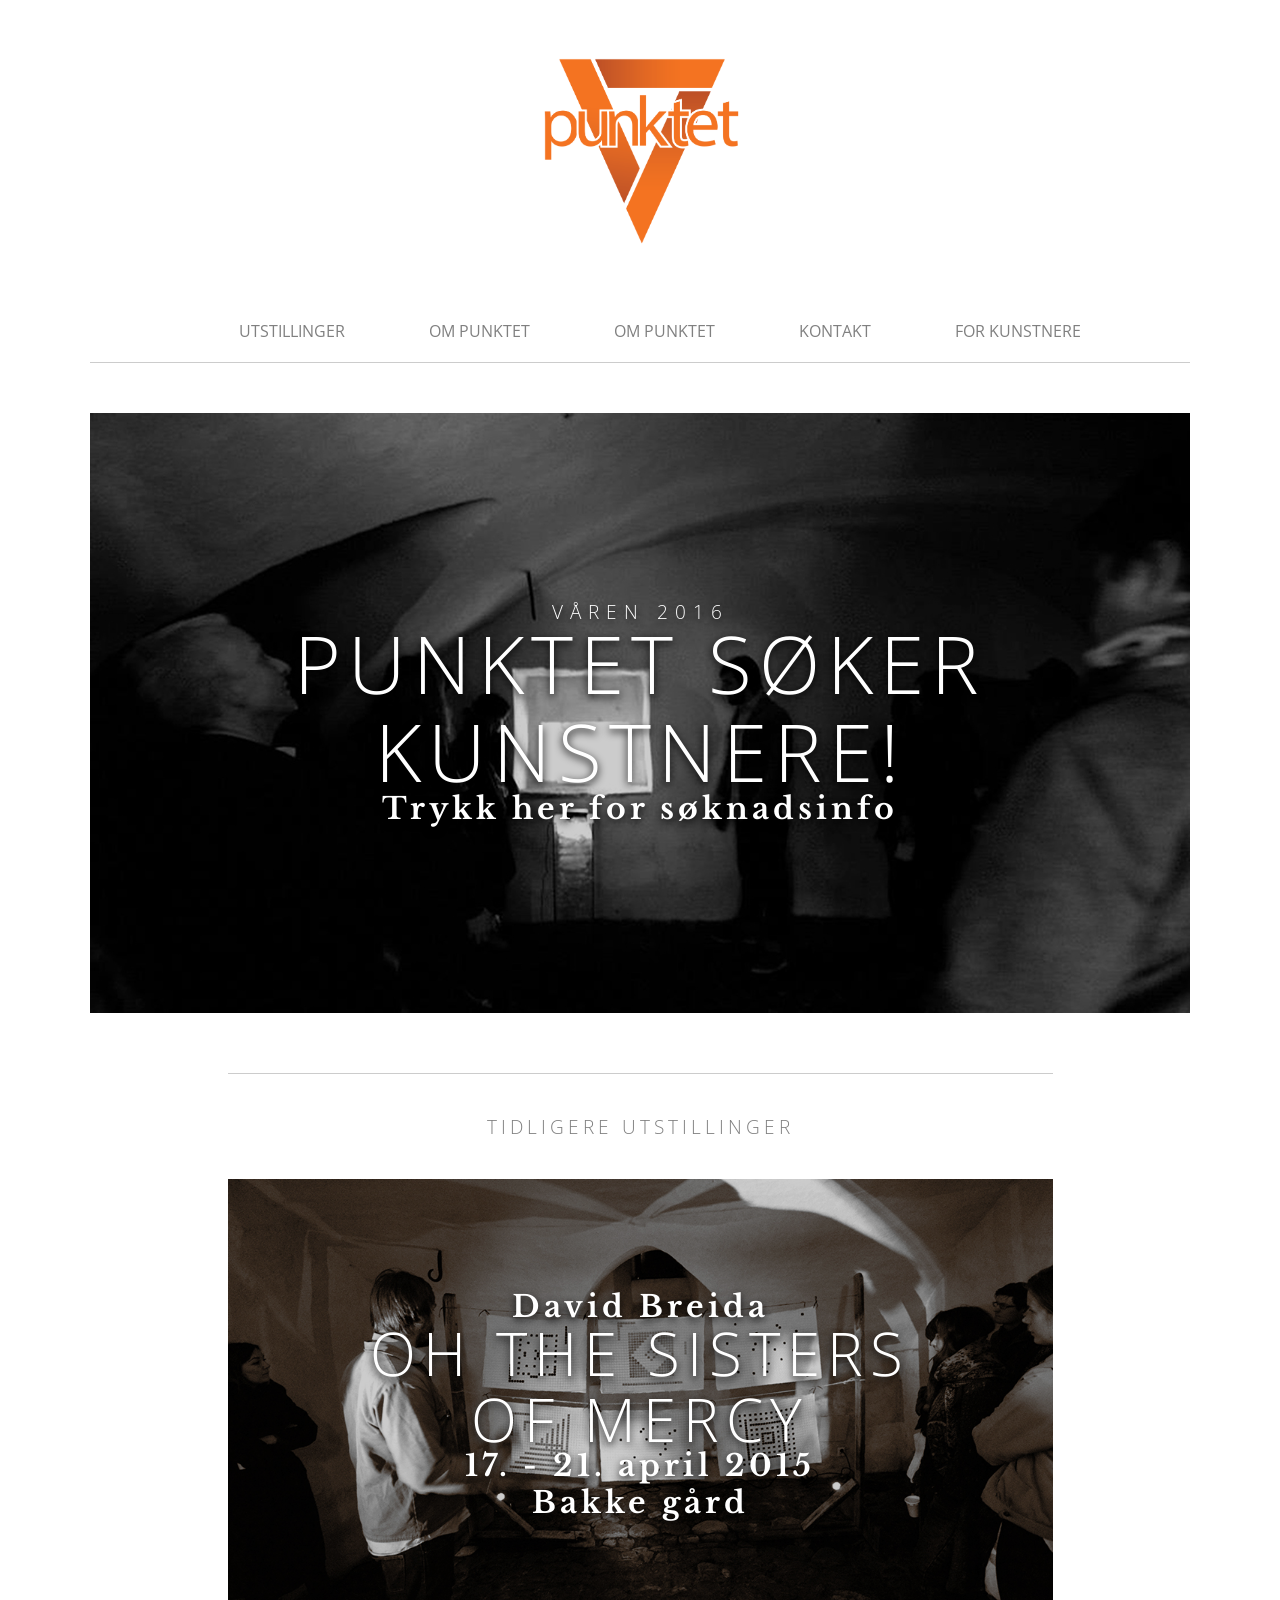
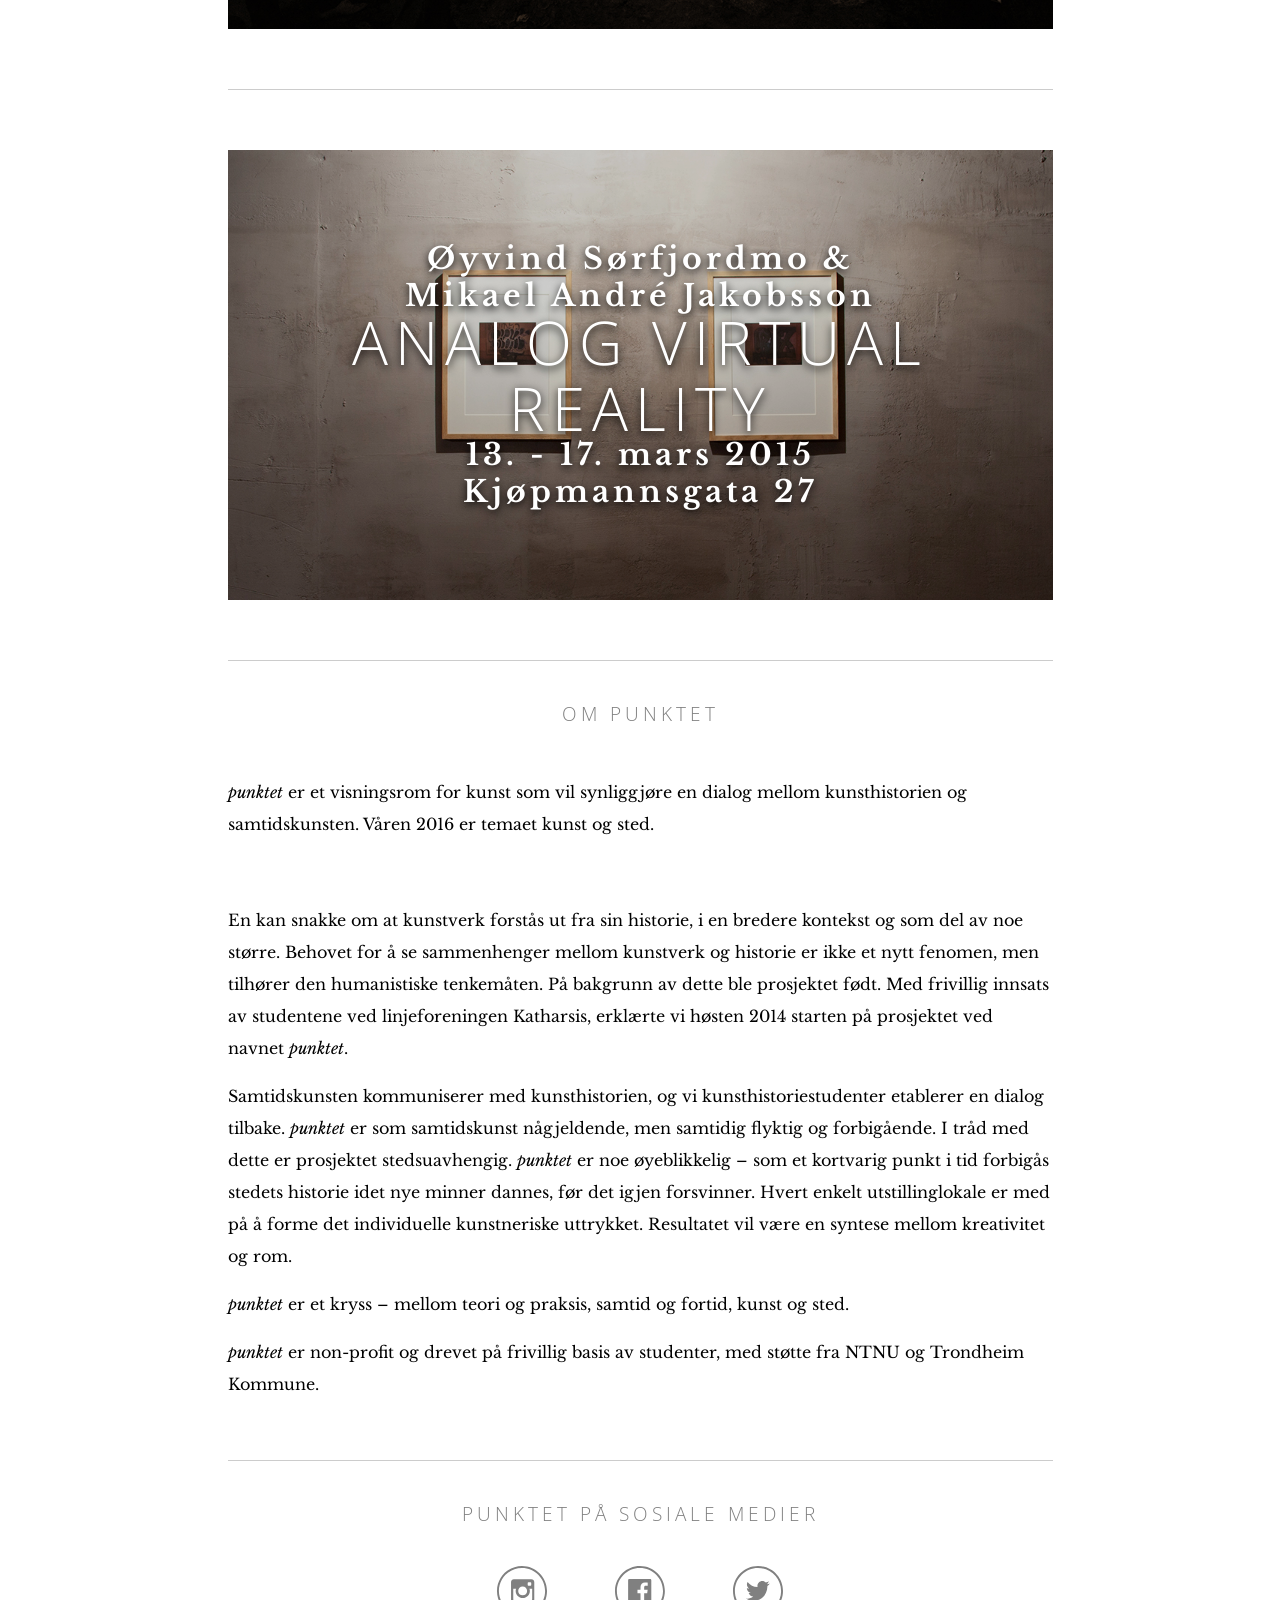
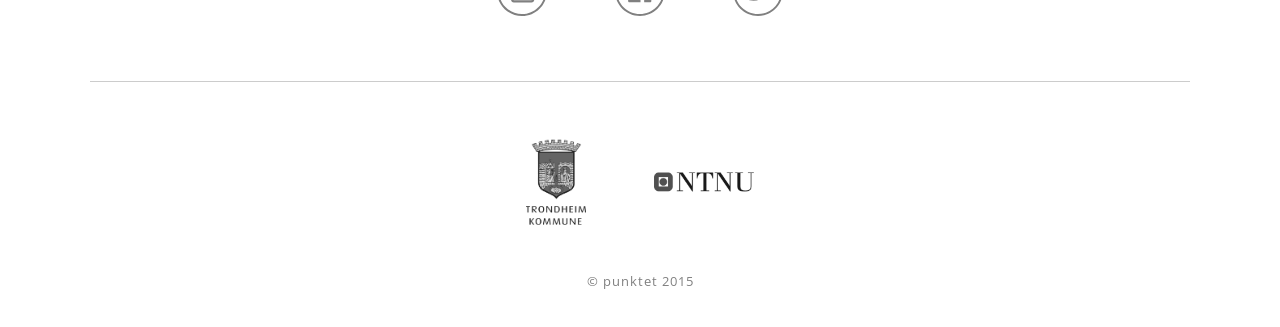
==== commit 7ed6692d: "div snacks" ====
--- a/index.html
+++ b/index.html
@@ -60,8 +60,7 @@
                                 <div class="content">
                                     <h3 class="img-text">Våren 2016</h3>
                                     <h1 class="img-text">punktet søker kunstnere!</h1>
-                                    <h2 class="img-text"><br></h2>
-                                    <h2 class="img-text">Søknadsinfo her</h2>
+                                    <h2 class="img-text">Trykk her for søknadsinfo</h2>
                                 </div>
                             </div>
                         </a>
@@ -79,7 +78,7 @@
                 <div class="previous-exhibit">
                         <a  href="oh-the-sisters-of-mercy.html">
                             <div class="current-img">
-                                <img src="assets/images/002.jpg">
+                                <img src="assets/images/breida-frontpage.jpg">
                                 <div class=overlay></div>
                                 <div class="content">
                                     <h2>David Breida</h2>
--- a/footer.css
+++ b/footer.css
@@ -39,6 +39,7 @@
     
 }
 
+ 
 .instagram {
     width: 50px;
     height: 50px;
--- a/ny-side.css
+++ b/ny-side.css
@@ -48,112 +48,6 @@
     vertical-align: top;
 }
 
-
-
-/* ----------------------------------------- */
-/*                  header                   */
-/* ----------------------------------------- */
-
-.main-header {
-    border-bottom: 1px solid #dddddd;
-    margin: 50px 0px;
-    padding-bottom: 4px;
-}
-
-.branding {
-    margin-bottom: 70px;
-    text-align: center
-}
-
-
-.logo-reg {
-    width: 150px;
-}
-
-
-
-/* ----------------------------------------- */
-/*             header-nav-tiers              */
-/* ----------------------------------------- */
-
-.navigation {
-    text-align: center;
-}
-
-.navigation li {
-    position: relative;
-    text-transform: uppercase;
-    display: inline-block;
-}
-
-.navigation li >a {
-    z-index: 1;
-    margin: 0px 20px;
-    padding: 20px;
-    text-decoration: none;
-    color: gray;
-}
-
-.navigation li >a:hover {
-    z-index: 2;
-    
-    color: #e61212;
-}
-
-
-.navigation ul li ul li:hover { 
-    background: white;
-    color: #e61212;
-}
-
-
-.navigation ul li ul {
-    text-align: left;
-    position: absolute;
-    top: 43px;
-    left: 20px;
-    width: 300px;
-    display: none;
-}
-
-
-.navigation ul li ul li { 
-    background: #fff; 
-    display: block;
-    padding: 25px 20px 25px 20px;
-    color: gray;
-    border-left: 1px solid #ddd;
-    border-right: 1px solid #ddd;
-    border-bottom: 1px solid #aaa;
-}
-
-.navigation ul li ul >a {
-    text-decoration: none;
-    color: darkgray;
-}
-
-.navigation ul li ul li:hover { 
-    color: #e61212;
-    transition: all 0.1s ease-in;
-}
-
-.navigation li:hover a {
-    border-bottom: 1px solid #aaa;
-    border-top: 1px solid #ddd;
-    box-shadow: 0px 10px 14px -10px rgba(0,0,0,0.3);   
-}
-
-.navigation ul li:hover ul {
-    z-index: 100;
-    display: block;
-    padding: 0;
-    box-shadow: 0px 10px 14px -10px rgba(0,0,0,0.3);
-}
-
-
-/* ----------------------------------------- */
-/*             header-nav-mobile             */
-/* ----------------------------------------- */
 
 
 
@@ -185,7 +79,8 @@
 h1 {
     font-weight: 300;
     font-size: 80px;
-    margin: -15px;
+    margin: -5px;
+    line-height: 110%;
     text-transform: uppercase;
 }
 
@@ -198,7 +93,6 @@
 
 h2 {
     font-weight: 700;
-    text-transform: capitalize;
     letter-spacing: 4px;
     font-size: 30px;
     margin: 0;
@@ -304,6 +198,7 @@
     position: relative;
     z-index: 1;
     border: none;
+    margin-top:50px;
 }
 
 
@@ -346,7 +241,7 @@
 .spacer {
     margin-top: 60px;
     padding: 20px;
-    border-top: 1px solid #ddd;
+    border-top: 1px solid #ccc;
 }
 
 @media all and (min-width: 1149px) {
@@ -373,109 +268,3 @@
         width: 90%;
     }
 }
-
-
-/* social media buttons */
-
-
-.social-media-buttons {
-    margin-top: 40px;
-    text-align: center;
-}
-
-.twitter {
-    width: 50px;
-    height: 50px;
-    margin-left: 60px;
-}
-
-.twitter2 {
-    transition: fill 0.3s;
-    fill: gray;
-}
-
-.twitter:hover .twitter2 {
-    transition: fill 0.5s;
-    fill: #2FA8DF;
-    
-}
-
-.facebook {
-    width: 50px;
-    height: 50px;
-}
-.facebook2 {
-    transition: fill 0.3s;
-    fill: gray;
-}
-
-.facebook:hover .facebook2 {
-    transition: fill 0.3s;
-    fill: #44629C;
-    
-}
-
-.instagram {
-    width: 50px;
-    height: 50px;
-    margin-right: 60px;
-}
-
-.instagram2 {
-    transition: fill 0.3s;
-    fill: gray;
-}
-
-.instagram:hover .instagram2 {
-    transition: fill 0.5s;
-    fill: #2B5C84;
-}
-
-
-
-
-/* ----------------------------------------- */
-/*             footer--wrapper               */
-/* ----------------------------------------- */
-
-
-.footer-wrapper p{
-    font-size: 0.8em;
-    margin-top: 50px;
-    letter-spacing: 1px;
-    
-}
-
-.footer-logo {
-    position: relative;
-    text-align: center;
-    margin-top: 60px;
-    height: 40px;
-    
-    
-}
-
-.footer-logo:hover  {
-    border: 1px solid red;
-    
-    
-    
-}
-
-#trondheim {
-    display: inline-block;
-    padding: 30px;
-    width: 60px;
-    transform: translateY(-50%);
-}
-
-#ntnu {
-    display: inline-block;
-    padding: 30px;
-    left: 30%;
-    width: 100px;
-    transform: translateY(-50%);
-    
-}
-
-
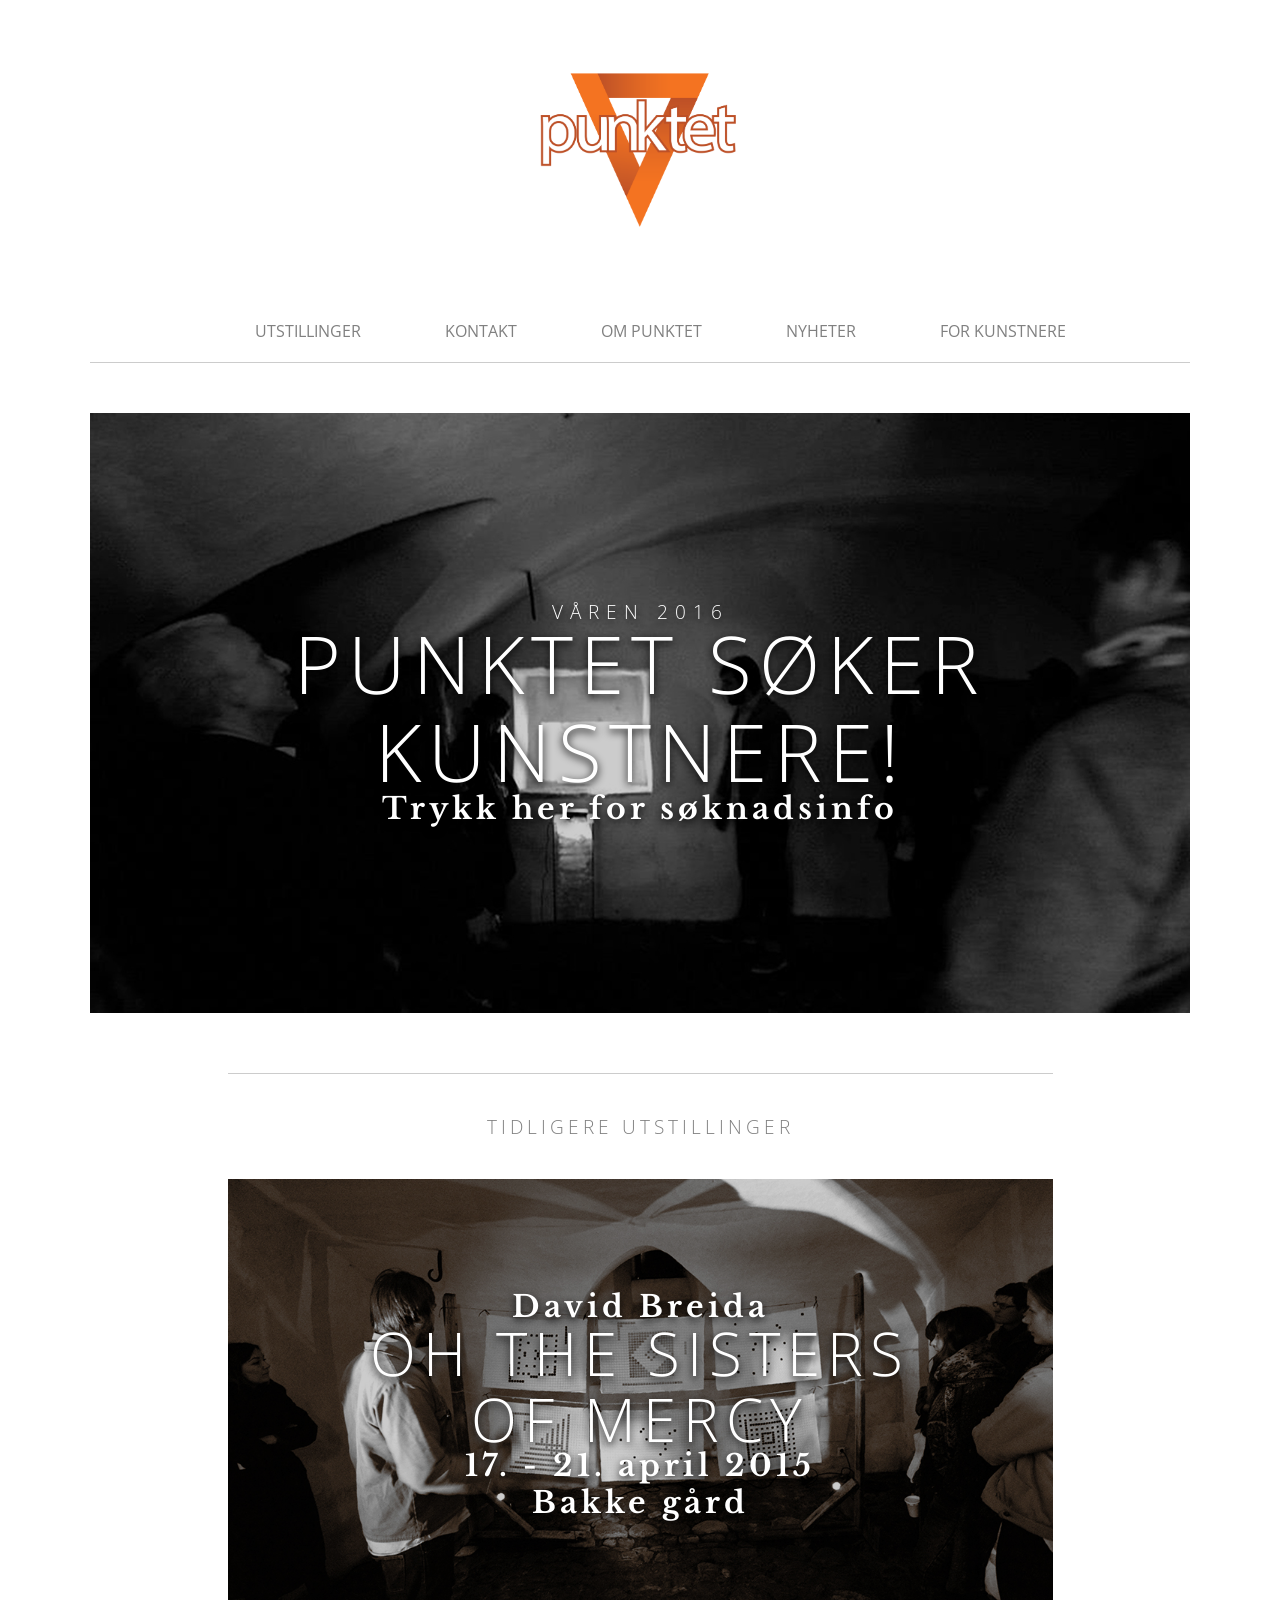
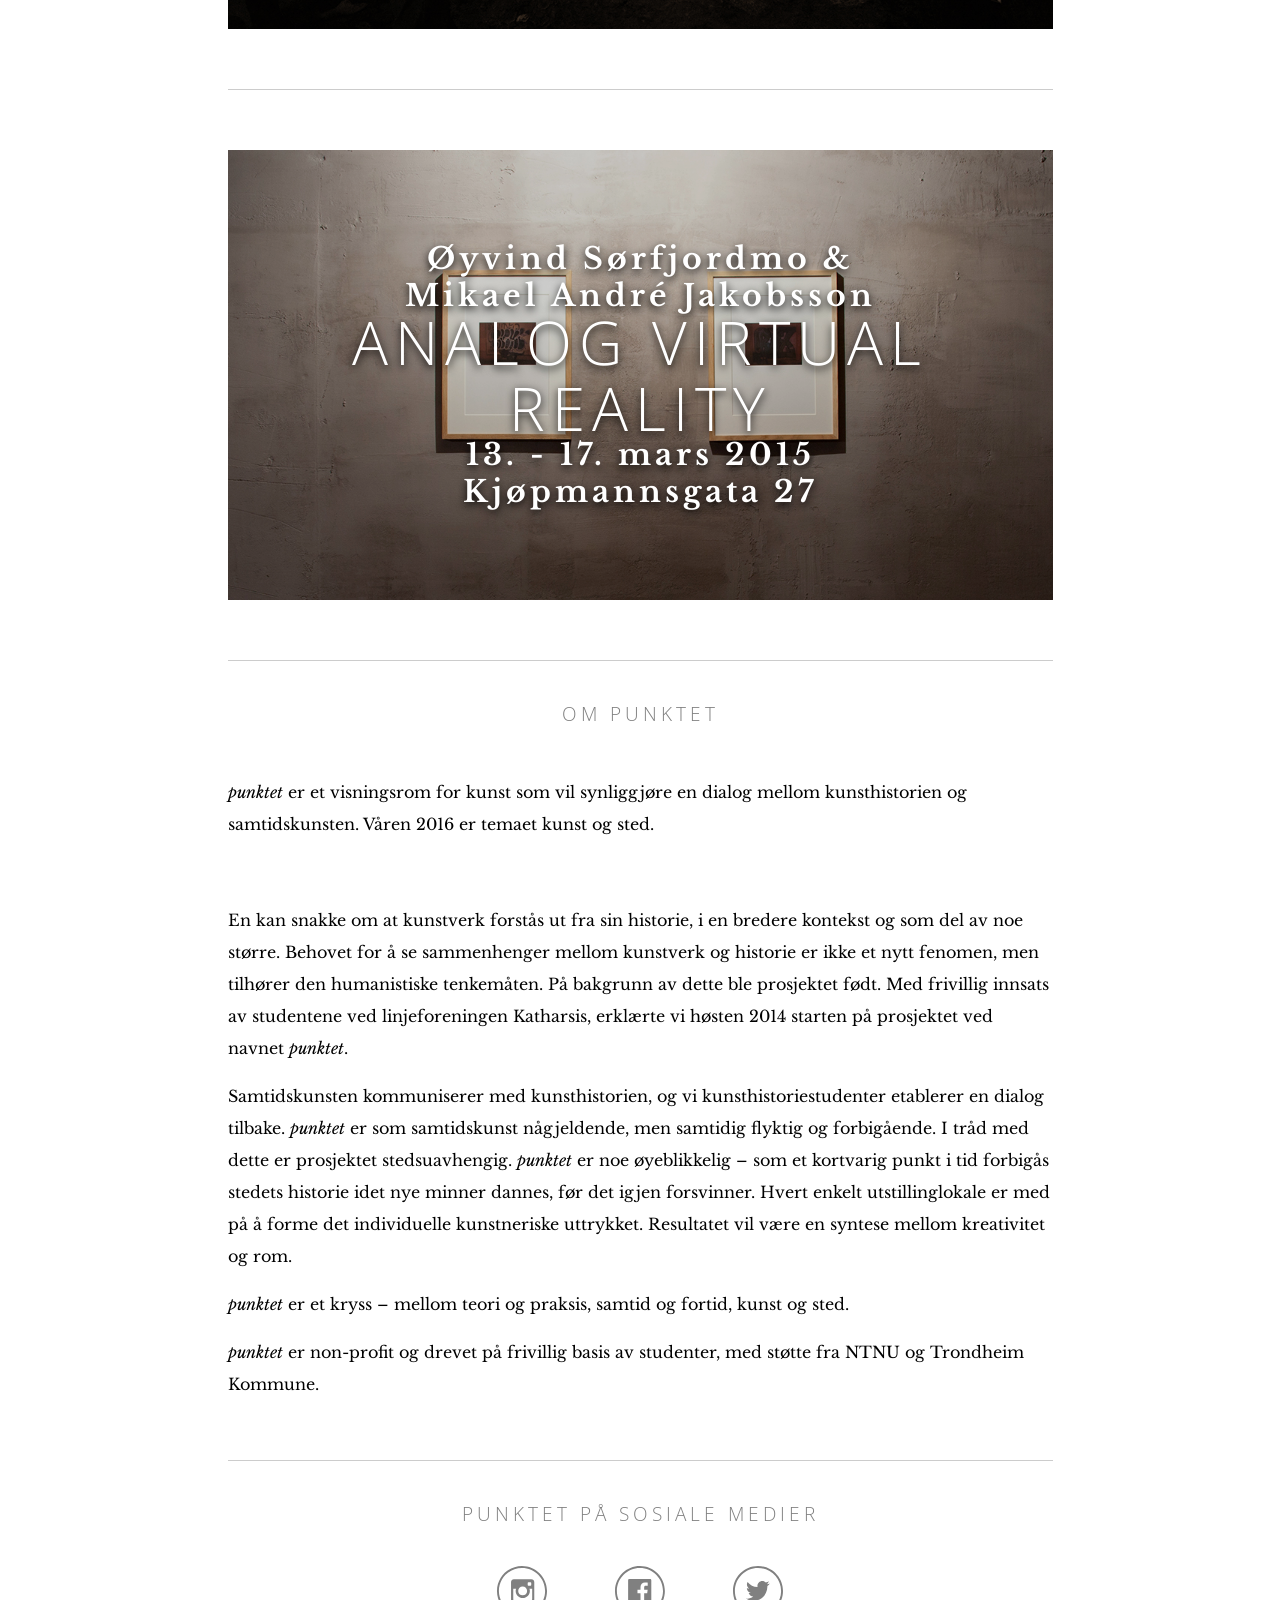
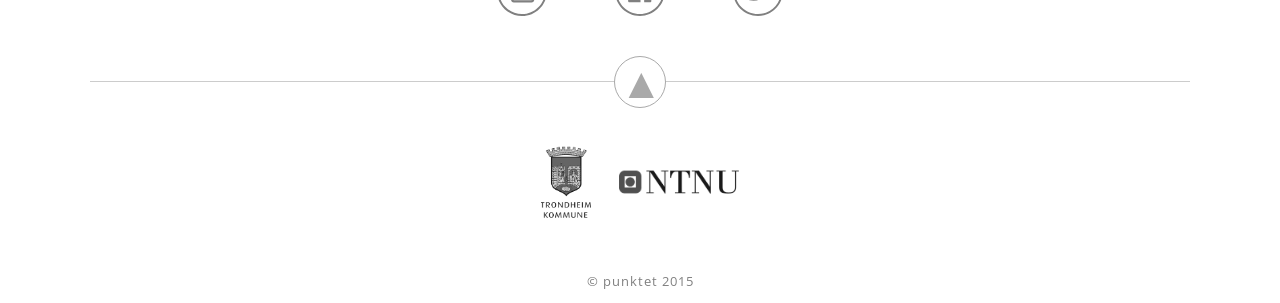
==== commit 5c23916f: "nesten ferdig for dagen" ====
--- a/index.html
+++ b/index.html
@@ -16,7 +16,7 @@
                 <header class="main-header">
                     <div class="branding">
                         <a class="logo" href="index.html">
-                            <img class="logo-reg" alt="punktet" src="assets/logo/punktetlogo-1-13.png">
+                            <img class="logo-reg" alt="punktet" src="assets/logo/punktetlogo-1-09.png">
                         </a>
                     </div>
                     <nav class="navigation">
@@ -27,15 +27,16 @@
                                     <a href="analog-virtual-reality.html"><li>analog virtual reality</li></a>
                                 </ul>
                             </li>
-                            <li><a href="index.html#om-punktet">Om punktet</a></li>
-                            <li><a href="index.html#om-punktet">Om punktet</a></li>
-                            <li><a href="exhibitions.html">Kontakt</a>
+                            <li><a href="contact.html">Kontakt</a>
                                 <ul>
-                                    <a href="#om-punktet"><li>something</li></a>
-                                    <a href="#om-punktet"><li>Something else</li></a>
-                                    <a href="#om-punktet"><li>Illustrations</li></a>
+                                    <a href="employees.html"><li>Ansatte</li></a>
+                                    <a href="press.html"><li>Presse</li></a>
+                                    <a href="for-schools.html"><li>Skole og formidling</li></a>
                                 </ul>
                             </li>
+                            <li><a href="index.html#om-punktet">Om punktet</a></li>
+                            <li><a href="index.html#om-punktet">Nyheter</a></li>
+                            
                             <li><a href="for-artists.html">For kunstnere</a></li>
                         </ul>
                     </nav>
@@ -138,7 +139,7 @@
                 
             <div class="footer-wrapper wrapper">
                 
-                <div class="socal-media">
+                <div class="social-media">
                 
                 <h3>punktet på sosiale medier</h3>
                     
@@ -205,6 +206,14 @@
                 
                 <div class="spacer"></div>
                 
+                
+                <a id="top-link" href="#top">
+                    <div class="top">
+                        <div class="topcontent">&#x25B2</div>
+                    </div>
+                </a>
+                
+                
                 <div class="footer-info">
                     <div class="footer-logo">
                         <a href="http://www.trondheim.kommune.no" target="_blank">
--- a/footer.css
+++ b/footer.css
@@ -90,17 +90,36 @@
 
 #trondheim {
     display: inline-block;
-    padding: 30px;
-    width: 60px;
+    padding: 10px;
+    width: 50px;
     transform: translateY(-50%);
 }
 
 #ntnu {
     display: inline-block;
-    padding: 30px;
-    left: 30%;
-    width: 100px;
+    padding: 30px 10px;
+    width: 120px;
     transform: translateY(-50%);
     
 }
 
+.top {
+    position: absolute;
+    top: 155px;
+    width: 50px;
+    height: 50px;
+    left: 50%;
+    transform: translateX(-50%);
+    background-color: white;
+    border-radius: 40px;
+    border: 1px solid darkgray;
+    font-size: 43px;
+}
+
+#top-link {
+    color: darkgray;;
+}
+
+.topcontent {
+    margin: -5px 0px 0px 5px;
+}
